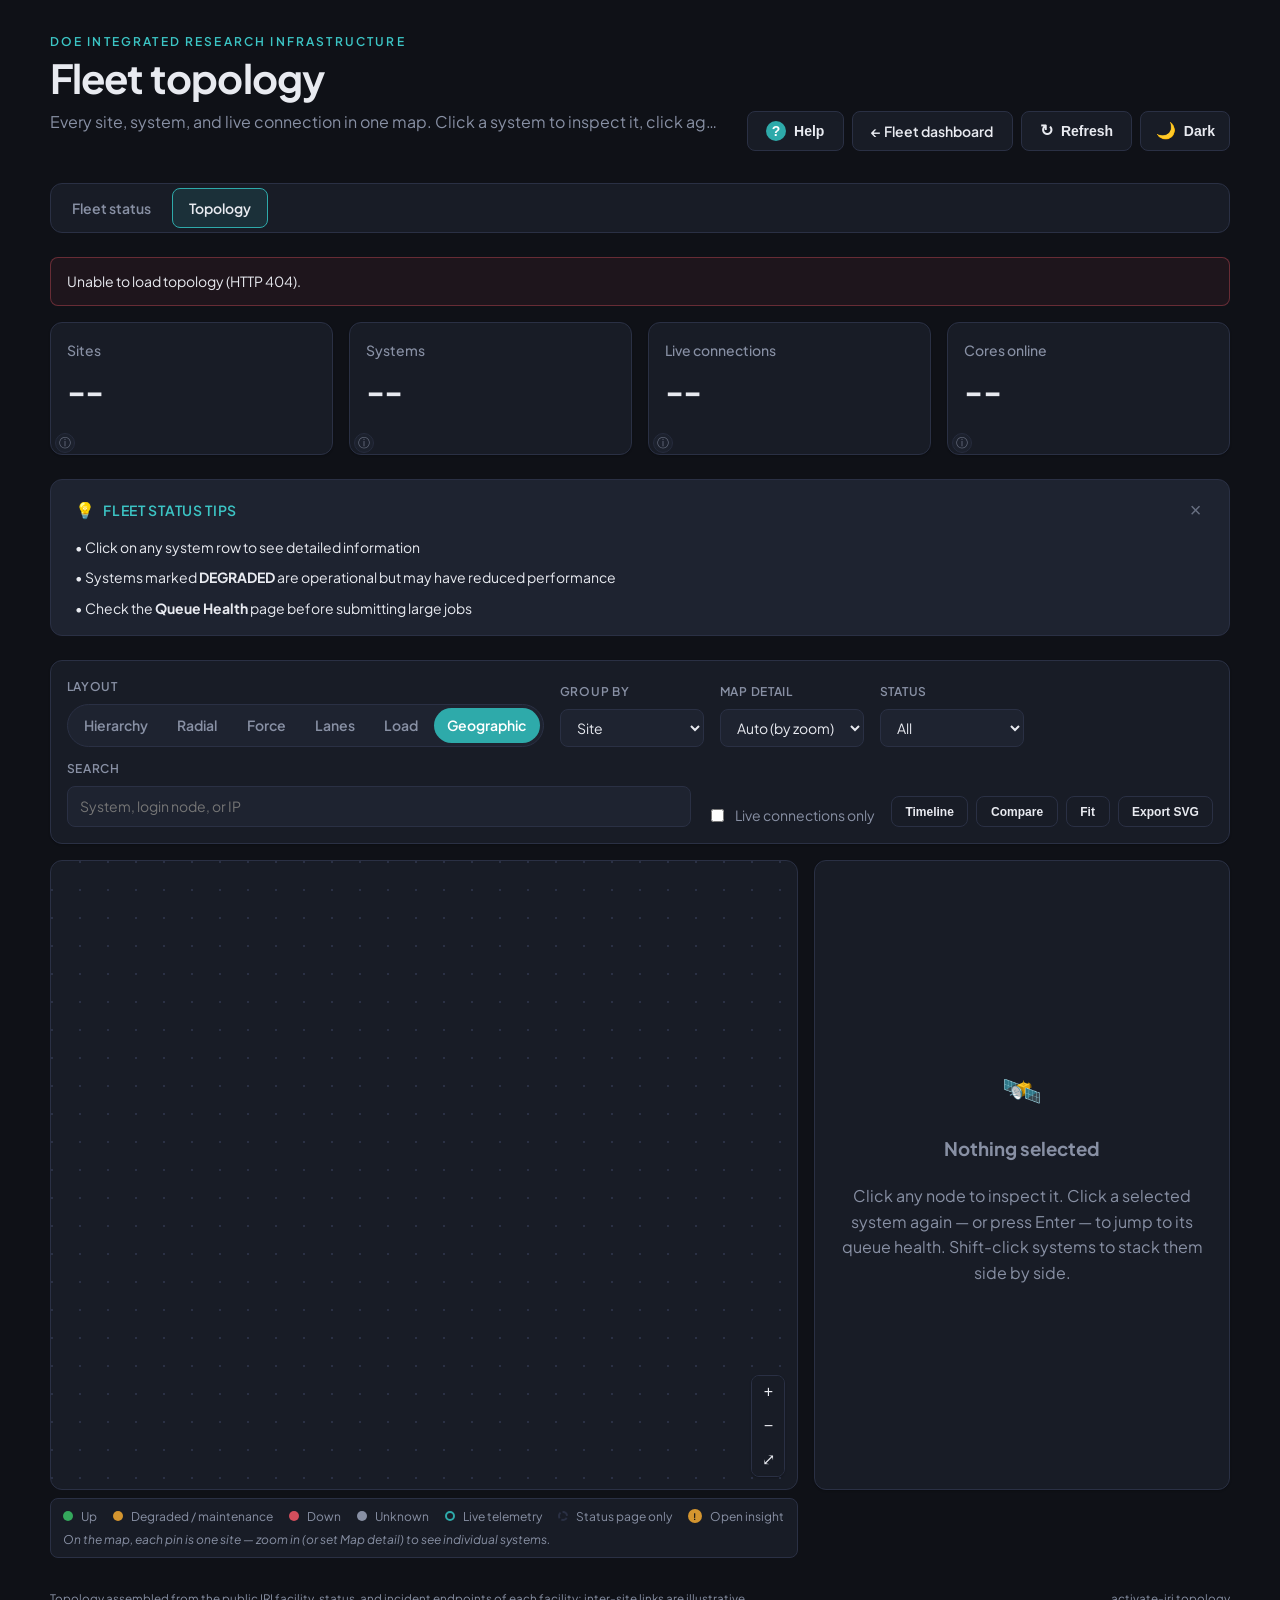
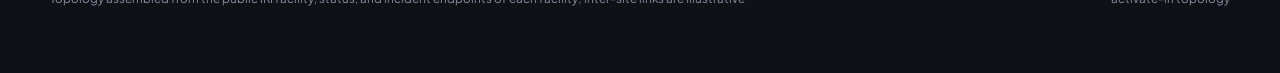
==== iri-topology/web/index.html @ 4fd7bb09 "activate-iri: ACTIVATE as a DOE IRI Facility API v2 facility Integration plan, IRI v2 adapters over " ====
<!DOCTYPE html>
<html lang="en">

<head>
  <meta charset="utf-8" />
  <meta name="viewport" content="width=device-width, initial-scale=1" />
  <title>IRI Facilities Topology</title>
  <meta name="description" content="Interactive map of DOE IRI facilities and ACTIVATE sites: facility endpoints, systems, status, and reachability.">
  <script>
    (function () {
      var path = window.location.pathname || "/";
      var base = document.createElement("base");
      base.href = window.location.origin + path;
      document.documentElement.setAttribute("data-base-path", path);
      document.head.appendChild(base);
    })();
  </script>
  <script src="app-config.js"></script>
  <script>
    (function () {
      try {
        const saved = window.localStorage.getItem("hpc-status-theme");
        const fallback = (window.APP_CONFIG && window.APP_CONFIG.defaultTheme) || "dark";
        document.documentElement.dataset.theme = saved || fallback || "dark";
      } catch (err) {
        document.documentElement.dataset.theme = (window.APP_CONFIG && window.APP_CONFIG.defaultTheme) || "dark";
      }
      document.documentElement.dataset.platform = (window.APP_CONFIG && window.APP_CONFIG.platform) || "generic";
    })();
  </script>
  <link rel="preconnect" href="https://fonts.googleapis.com" />
  <link rel="preconnect" href="https://fonts.gstatic.com" crossorigin />
  <link rel="icon" type="image/png" href="assets/img/favicon-generic.png" />
  <link rel="apple-touch-icon" href="assets/img/favicon-generic.png" />
  <link rel="stylesheet" href="assets/css/styles.css" />
</head>

<body>
  <a href="#main-content" class="skip-link">Skip to main content</a>

  <div class="page">
    <header class="hero">
      <div>
        <p class="eyebrow" id="header-eyebrow">HPC STATUS</p>
        <h1>Fleet topology</h1>
        <p class="lede">
          Every site, system, and live connection in one map. Click a system to inspect it,
          click again to open its queue health.
        </p>
      </div>
      <div class="hero-actions">
        <a class="ghost-btn" href="index.html">← Fleet dashboard</a>
        <button id="refresh-btn" class="ghost-btn" title="Refresh topology data">
          <span class="btn-icon" aria-hidden="true">↻</span>
          <span>Refresh</span>
        </button>
        <button id="theme-toggle" class="theme-btn" aria-label="Toggle color theme">
          <span class="theme-icon" aria-hidden="true">🌙</span>
          <span class="theme-label">Dark</span>
        </button>
      </div>
    </header>

    <nav class="subnav" data-cluster-nav aria-label="Main navigation">
      <a href="index.html">Fleet status</a>
      <a href="topology.html" aria-current="page">Topology</a>
      <a href="queues.html">Queue health</a>
      <a href="quota.html">Quota usage</a>
      <a href="storage.html">Storage</a>
      <a href="insights.html">Insights</a>
      <a href="api.html">API</a>
    </nav>

    <p id="topo-status" class="status-banner" role="status" hidden></p>

    <main id="main-content">
      <section class="cards" aria-label="Topology summary">
        <article class="card">
          <p id="topo-site-label">Sites</p>
          <h2 id="topo-sites" aria-live="polite">--</h2>
          <span class="card-tooltip" title="Distinct data centers hosting the systems in this fleet">ⓘ</span>
        </article>
        <article class="card">
          <p>Systems</p>
          <h2 id="topo-systems" aria-live="polite">--</h2>
          <span class="card-tooltip" title="Every system in the fleet, whether or not the monitor holds a live session to it">ⓘ</span>
        </article>
        <article class="card">
          <p>Live connections</p>
          <h2 id="topo-connected" aria-live="polite">--</h2>
          <span class="card-tooltip" title="Systems the monitor is actively logged into and collecting queue, node, and allocation telemetry from">ⓘ</span>
        </article>
        <article class="card">
          <p>Cores online</p>
          <h2 id="topo-cores" aria-live="polite">--</h2>
          <span class="card-tooltip" title="Total CPU cores visible across connected systems, and how many are currently busy">ⓘ</span>
        </article>
      </section>

      <section class="topo-toolbar" aria-label="Graph controls">
        <div class="topo-toolbar-group" role="group" aria-label="Layout">
          <span class="topo-toolbar-label">Layout</span>
          <div class="segmented" id="topo-layout" role="tablist">
            <button type="button" role="tab" data-layout="hierarchy" title="Tiered tree: monitor → site → system">Hierarchy</button>
            <button type="button" role="tab" data-layout="radial" title="Hub and spoke: the monitor at the center, sites on a ring">Radial</button>
            <button type="button" role="tab" data-layout="force" title="Physics simulation — drag nodes to rearrange">Force</button>
            <button type="button" role="tab" data-layout="lanes" title="One column per group, systems packed inside">Lanes</button>
            <button type="button" role="tab" data-layout="load" title="Height is how busy each system is — scrub the timeline to watch load rise and fall">Load</button>
            <button type="button" role="tab" data-layout="geo" title="Real map: one pin per site at its actual coordinates, with insets for anything off the mainland">Geographic</button>
          </div>
        </div>

        <label class="topo-field">
          <span>Group by</span>
          <select id="topo-group">
            <option value="site">Site</option>
            <option value="scheduler">Scheduler</option>
            <option value="status">Status</option>
            <option value="connection">Connection</option>
          </select>
        </label>

        <label class="topo-field" id="topo-detail-field" hidden>
          <span>Map detail</span>
          <select id="topo-detail" title="On the map: one pin per site, every system, or switch automatically as you zoom in">
            <option value="auto">Auto (by zoom)</option>
            <option value="sites">Sites only</option>
            <option value="systems">Systems</option>
          </select>
        </label>

        <label class="topo-field">
          <span>Status</span>
          <select id="topo-status-filter">
            <option value="">All</option>
          </select>
        </label>

        <label class="topo-field topo-field--grow">
          <span>Search</span>
          <input type="search" id="topo-search" placeholder="System, login node, or IP" aria-label="Filter systems" />
        </label>

        <label class="topo-toggle">
          <input type="checkbox" id="topo-connected-only" />
          <span>Live connections only</span>
        </label>

        <div class="topo-toolbar-actions">
          <button type="button" class="ghost-btn ghost-btn--sm" id="topo-timeline" aria-pressed="false"
            aria-controls="topo-playback"
            title="Replay the last few hours or days from the monitor's own records">Timeline</button>
          <button type="button" class="ghost-btn ghost-btn--sm" id="topo-compare" aria-pressed="false"
            title="Click systems to stack them side by side (or shift-click any system at any time)">Compare</button>
          <button type="button" class="ghost-btn ghost-btn--sm" id="topo-fit" title="Fit the graph to the viewport">Fit</button>
          <button type="button" class="ghost-btn ghost-btn--sm" id="topo-export" title="Download the current view as an SVG file">Export SVG</button>
        </div>
      </section>

      <section class="topo-playback" id="topo-playback" hidden aria-label="Replay">
        <button type="button" class="topo-play" id="topo-play" aria-label="Play the recorded history">▶</button>
        <p class="topo-playback-empty" id="topo-playback-empty" hidden>
          No recorded history yet — the timeline fills in as the monitor collects.
        </p>
        <div class="topo-playback-track">
          <input type="range" id="topo-scrub" min="0" max="0" value="0" step="1"
            aria-label="Point in time" />
          <div class="topo-playback-meta">
            <span id="topo-playback-time">Live</span>
            <span id="topo-playback-range" class="muted-text"></span>
          </div>
        </div>
        <label class="topo-field topo-field--tight">
          <span>Window</span>
          <select id="topo-window">
            <option value="6">Last 6h</option>
            <option value="24" selected>Last 24h</option>
            <option value="72">Last 3d</option>
          </select>
        </label>
        <button type="button" class="ghost-btn ghost-btn--sm" id="topo-live" hidden>Return to live</button>
      </section>

      <section class="topo-shell">
        <div class="topo-graph">
          <div class="topo-canvas" id="topo-canvas">
            <svg id="topo-svg" role="img" aria-label="Fleet topology graph"></svg>
            <div class="topo-tooltip" id="topo-tooltip" hidden></div>
            <div class="topo-empty" id="topo-empty" hidden></div>
            <div class="topo-zoom" role="group" aria-label="Zoom">
              <button type="button" id="topo-zoom-in" aria-label="Zoom in">+</button>
              <button type="button" id="topo-zoom-out" aria-label="Zoom out">−</button>
              <button type="button" id="topo-zoom-reset" aria-label="Reset zoom">⤢</button>
            </div>
          </div>
          <ul class="topo-legend" aria-label="Legend">
            <li><span class="topo-swatch topo-swatch--up"></span>Up</li>
            <li><span class="topo-swatch topo-swatch--degraded"></span>Degraded / maintenance</li>
            <li><span class="topo-swatch topo-swatch--down"></span>Down</li>
            <li><span class="topo-swatch topo-swatch--unknown"></span>Unknown</li>
            <li><span class="topo-swatch topo-swatch--live"></span>Live telemetry</li>
            <li><span class="topo-swatch topo-swatch--reported"></span>Status page only</li>
            <li><span class="topo-swatch topo-swatch--alert">!</span>Open insight</li>
            <li class="topo-legend-note">On the map, each pin is one site — zoom in (or set Map detail) to see individual systems.</li>
          </ul>
        </div>

        <aside class="topo-inspector" id="topo-inspector" aria-label="Selected system details">
          <div class="topo-inspector-empty" id="topo-inspector-empty">
            <p class="topo-inspector-icon" aria-hidden="true">🛰️</p>
            <h3>Nothing selected</h3>
            <p class="muted-text">
              Click any node to inspect it. Click a selected system again — or press Enter —
              to jump to its queue health. Shift-click systems to stack them side by side.
            </p>
          </div>
          <div class="topo-inspector-body" id="topo-inspector-body" hidden></div>
        </aside>
      </section>
    </main>

    <footer class="footer" role="contentinfo">
      <small id="topo-footer">Topology assembled from the public IRI facility, status, and incident endpoints of each facility; inter-site links are illustrative</small>
      <small>activate-iri topology</small>
    </footer>
  </div>

  <script type="module" src="assets/js/topology.js"></script>
</body>

</html>
---- iri-topology/web/assets/css/styles.css ----
/* ================================================================
   HPC Status Dashboard — Design System
   Principles: Impeccable (pbakaus/impeccable)
   Typography: Plus Jakarta Sans · 1.25 modular scale
   Color: OKLCH-informed tinted neutrals · 60-30-10 rule
   Spacing: 4px base unit
   ================================================================ */

@import url('https://fonts.googleapis.com/css2?family=Plus+Jakarta+Sans:ital,wght@0,400;0,500;0,600;0,700;1,400&display=swap');

/* ----------------------------------------------------------------
   1. Design Tokens
   ---------------------------------------------------------------- */
:root {
  color-scheme: light dark;
  font-family: "Plus Jakarta Sans", system-ui, -apple-system, BlinkMacSystemFont, sans-serif;

  /* Spacing — 4px base */
  --space-1: 0.25rem;   /*  4px */
  --space-2: 0.5rem;    /*  8px */
  --space-3: 0.75rem;   /* 12px */
  --space-4: 1rem;      /* 16px */
  --space-6: 1.5rem;    /* 24px */
  --space-8: 2rem;      /* 32px */
  --space-12: 3rem;     /* 48px */
  --space-16: 4rem;     /* 64px */

  /* Type scale — Major Third (1.25) */
  --text-xs: 0.75rem;
  --text-sm: 0.875rem;
  --text-base: 1rem;
  --text-lg: 1.125rem;
  --text-xl: 1.25rem;
  --text-2xl: 1.5rem;
  --text-3xl: 2rem;
  --text-4xl: clamp(2rem, 3.5vw, 2.5rem);

  /* Motion — Impeccable 100/300/500 rule */
  --transition-speed: 0.2s;
  --ease-out: cubic-bezier(0.16, 1, 0.3, 1);
  --ease-in: cubic-bezier(0.7, 0, 0.84, 0);

  /* Radii */
  --radius-sm: 0.375rem;
  --radius-md: 0.5rem;
  --radius-lg: 0.75rem;
  --radius-xl: 1rem;
  --radius-full: 999px;

  /* Focus ring */
  --focus-ring: 0 0 0 2px var(--accent);

  /* Shadows (subtle, not dramatic) */
  --shadow-sm: 0 1px 2px rgba(0, 0, 0, 0.06);
  --shadow-md: 0 2px 8px rgba(0, 0, 0, 0.08);
  --shadow-lg: 0 4px 16px rgba(0, 0, 0, 0.1);
}

/* ----------------------------------------------------------------
   2. Dark Theme — tinted slate neutrals (never pure black)
   OKLCH reference in comments
   ---------------------------------------------------------------- */
:root[data-theme="dark"] {
  --bg: #0f1117;             /* oklch(0.14 0.008 260) */
  --bg-secondary: #13161e;   /* oklch(0.16 0.01 260)  */
  --panel: #181c26;          /* oklch(0.19 0.012 260) */
  --panel-alt: #1e2330;      /* oklch(0.22 0.015 260) */
  --text: #e8eaf0;           /* oklch(0.93 0.006 260) */
  --muted: #8890a4;          /* oklch(0.63 0.025 260) */
  --border: #2a3044;         /* oklch(0.26 0.02 260)  */
  --accent: #2eaaaa;         /* oklch(0.68 0.1 190) — teal */
  --accent-soft: rgba(46, 170, 170, 0.14);
  --accent-text: #3cc5c5;    /* lighter teal for text on dark */
  --alert: #d4952f;          /* oklch(0.70 0.13 75)  — amber */
  --warning: #d4952f;        /* alias for --alert (used by JS) */
  --success: #34a85c;        /* oklch(0.66 0.14 155) — green */
  --danger: #d44e5c;         /* oklch(0.60 0.15 15)  — rose */
  --info: #4d8dda;           /* oklch(0.62 0.13 255) — blue */
  --placeholder-bg: rgba(15, 17, 23, 0.85);

  --shadow-sm: 0 1px 2px rgba(0, 0, 0, 0.2);
  --shadow-md: 0 2px 8px rgba(0, 0, 0, 0.25);
  --shadow-lg: 0 4px 16px rgba(0, 0, 0, 0.3);
}

/* ----------------------------------------------------------------
   3. Light Theme — warm slate neutrals (never pure white)
   ---------------------------------------------------------------- */
:root[data-theme="light"] {
  --bg: #f2f3f8;             /* oklch(0.96 0.006 260) */
  --bg-secondary: #ffffff;
  --panel: #ffffff;
  --panel-alt: #eceef5;      /* oklch(0.94 0.01 260)  */
  --text: #111827;           /* oklch(0.20 0.02 260)  */
  --muted: #5b6378;          /* oklch(0.50 0.025 260) */
  --border: #d4d8e4;         /* oklch(0.87 0.012 260) */
  --accent: #1a8a8a;         /* oklch(0.56 0.1 190)   */
  --accent-soft: rgba(26, 138, 138, 0.10);
  --accent-text: #1a8a8a;
  --alert: #b07a1e;
  --warning: #b07a1e;
  --success: #1e8a47;
  --danger: #b83d4a;
  --info: #3670ba;
  --placeholder-bg: rgba(255, 255, 255, 0.92);
}

/* ----------------------------------------------------------------
/* Platform brand palettes can be added here, keyed on [data-platform] on <html>. */


/* ----------------------------------------------------------------
   4. Reset & Base
   ---------------------------------------------------------------- */
*,
*::before,
*::after {
  box-sizing: border-box;
}

[hidden] {
  display: none !important;
}

body {
  margin: 0;
  min-height: 100vh;
  background: var(--bg);
  color: var(--text);
  font-size: var(--text-base);
  line-height: 1.6;
  -webkit-font-smoothing: antialiased;
  -moz-osx-font-smoothing: grayscale;
  transition: background var(--transition-speed) var(--ease-out),
              color var(--transition-speed) var(--ease-out);
}

/* Tabular figures for all data */
h2, .card h2, .metric-card strong, .queue-card-metrics dd,
.cluster-metrics strong, .donut-chart .donut strong,
td, .badge, .usage-pill, .freshness-indicator,
.allocation-status, .storage-status {
  font-variant-numeric: tabular-nums;
}

/* ----------------------------------------------------------------
   5. Skip Link & Focus
   ---------------------------------------------------------------- */
.skip-link {
  position: absolute;
  top: -100%;
  left: 0;
  background: var(--accent);
  color: white;
  padding: var(--space-2) var(--space-4);
  z-index: 1000;
  border-radius: 0 0 var(--radius-md) 0;
  font-weight: 600;
}

.skip-link:focus {
  top: 0;
}

*:focus-visible {
  outline: 2px solid var(--accent);
  outline-offset: 2px;
}

button:focus-visible,
a:focus-visible,
input:focus-visible,
select:focus-visible {
  outline: 2px solid var(--accent);
  outline-offset: 2px;
}

/* ----------------------------------------------------------------
   6. Page Layout
   ---------------------------------------------------------------- */
.page {
  /* 1120px left the tables, the topology canvas, and the queue grid
     cramped on a normal laptop, never mind a wide monitor. Capped rather
     than fluid so prose columns stay readable. */
  max-width: min(1560px, 96vw);
  margin: 0 auto;
  padding: var(--space-8) var(--space-6) var(--space-16);
}

/* ----------------------------------------------------------------
   7. Hero Header
   ---------------------------------------------------------------- */
.hero {
  display: flex;
  justify-content: space-between;
  gap: var(--space-6);
  align-items: flex-end;
  margin-bottom: var(--space-8);
}

.hero > div:first-child {
  flex: 1;
  min-width: 0;
}

.hero .lede {
  overflow: hidden;
  text-overflow: ellipsis;
  white-space: nowrap;
}

.hero-actions {
  display: flex;
  align-items: center;
  gap: var(--space-2);
  flex-shrink: 0;
  flex-wrap: nowrap;
}

.hero-actions .ghost-btn,
.hero-actions .theme-btn {
  height: 2.5rem;
  white-space: nowrap;
}

.eyebrow {
  text-transform: uppercase;
  letter-spacing: 0.18em;
  font-size: var(--text-xs);
  font-weight: 600;
  color: var(--accent-text);
  margin: 0 0 var(--space-1);
}

h1 {
  margin: 0;
  font-size: var(--text-4xl);
  font-weight: 700;
  letter-spacing: -0.02em;
  line-height: 1.15;
}

.lede {
  margin-top: var(--space-2);
  color: var(--muted);
  max-width: 56ch;
  font-size: var(--text-base);
}

/* ----------------------------------------------------------------
   8. Buttons
   ---------------------------------------------------------------- */
.ghost-btn {
  display: inline-flex;
  align-items: center;
  gap: var(--space-2);
  padding: 0.6rem 1.15rem;
  border-radius: var(--radius-md);
  border: 1px solid var(--border);
  background: var(--panel);
  color: var(--text);
  cursor: pointer;
  font-weight: 600;
  font-size: var(--text-sm);
  text-decoration: none;
  transition: border-color 0.15s var(--ease-out),
              background 0.15s var(--ease-out),
              box-shadow 0.15s var(--ease-out);
}

.ghost-btn:hover {
  border-color: var(--accent);
  background: var(--accent-soft);
}

.ghost-btn:disabled {
  opacity: 0.5;
  cursor: not-allowed;
}

.ghost-btn:disabled:hover {
  border-color: var(--border);
  background: var(--panel);
  box-shadow: none;
}

a.ghost-btn {
  text-decoration: none;
}

a.ghost-btn:visited {
  color: var(--text);
}

.detail-back {
  font-size: var(--text-sm);
}

.ghost-btn.btn-sm {
  padding: 0.4rem 0.8rem;
  font-size: var(--text-xs);
  height: auto;
}

.theme-btn {
  display: inline-flex;
  align-items: center;
  gap: var(--space-2);
  padding: 0.5rem 0.9rem;
  border-radius: var(--radius-md);
  border: 1px solid var(--border);
  background: var(--panel);
  color: var(--text);
  font-size: var(--text-sm);
  font-weight: 600;
  cursor: pointer;
  transition: border-color 0.15s var(--ease-out),
              background 0.15s var(--ease-out);
}

.theme-btn:hover {
  border-color: var(--accent);
  background: var(--accent-soft);
}

.theme-icon {
  font-size: 1rem;
  line-height: 1;
}

.theme-label {
  font-size: var(--text-sm);
}

/* Button icon */
.btn-icon {
  display: inline-flex;
  align-items: center;
  justify-content: center;
  font-size: 1rem;
  line-height: 1;
}

.ghost-btn .btn-icon {
  transition: transform 0.25s var(--ease-out);
}

.ghost-btn:hover .btn-icon {
  transform: rotate(180deg);
}

.ghost-btn:disabled .btn-icon {
  animation: none;
  transform: none;
}

.ghost-btn.is-loading .btn-icon {
  animation: spin 1s linear infinite;
}

.ghost-btn.is-loading:hover .btn-icon {
  animation: spin 1s linear infinite;
  transform: none;
}

@keyframes spin {
  to { transform: rotate(360deg); }
}

/* ----------------------------------------------------------------
   9. Navigation
   ---------------------------------------------------------------- */
.subnav {
  display: flex;
  flex-wrap: wrap;
  gap: var(--space-1);
  margin-bottom: var(--space-6);
  padding: var(--space-1);
  background: var(--panel);
  border-radius: var(--radius-lg);
  border: 1px solid var(--border);
}

.subnav a {
  padding: var(--space-2) var(--space-4);
  border-radius: var(--radius-md);
  border: 1px solid transparent;
  text-decoration: none;
  color: var(--muted);
  font-weight: 600;
  font-size: var(--text-sm);
  transition: color 0.15s var(--ease-out),
              border-color 0.15s var(--ease-out),
              background 0.15s var(--ease-out);
}

.subnav a:hover {
  color: var(--text);
  background: var(--panel-alt);
}

.subnav a[aria-current],
.subnav a.active {
  border-color: var(--accent);
  color: var(--text);
  background: var(--accent-soft);
}

/* ----------------------------------------------------------------
   10. Summary Cards
   ---------------------------------------------------------------- */
.cards {
  display: grid;
  grid-template-columns: repeat(auto-fit, minmax(180px, 1fr));
  gap: var(--space-4);
  margin-bottom: var(--space-6);
}

.card {
  position: relative;
  padding: var(--space-4) var(--space-4) var(--space-3);
  border-radius: var(--radius-lg);
  background: var(--panel);
  border: 1px solid var(--border);
  box-shadow: var(--shadow-sm);
}

.card p {
  color: var(--muted);
  margin: 0 0 var(--space-1);
  font-size: var(--text-sm);
  font-weight: 500;
}

.card h2 {
  margin: 0;
  font-size: var(--text-3xl);
  font-weight: 700;
  letter-spacing: -0.02em;
}

.card.alert {
  border-color: var(--danger);
  background: linear-gradient(135deg, var(--panel), rgba(212, 78, 92, 0.06));
}

/* ----------------------------------------------------------------
   11. Grid & Panels
   ---------------------------------------------------------------- */
.grid {
  display: grid;
  grid-template-columns: repeat(auto-fit, minmax(220px, 1fr));
  gap: var(--space-4);
  margin-bottom: var(--space-6);
}

.panel {
  padding: var(--space-4) var(--space-6);
  background: var(--panel);
  border-radius: var(--radius-lg);
  border: 1px solid var(--border);
  box-shadow: var(--shadow-sm);
  margin-bottom: var(--space-6);
}

.panel h3 {
  margin: 0 0 var(--space-3);
  font-size: var(--text-base);
  font-weight: 600;
}

.duo-panel {
  display: grid;
  gap: var(--space-6);
  grid-template-columns: repeat(auto-fit, minmax(220px, 1fr));
  margin-bottom: var(--space-8);
}

.fleet-overview-grid {
  display: grid;
  gap: var(--space-6);
  grid-template-columns: repeat(auto-fit, minmax(200px, 1fr));
  margin-bottom: var(--space-6);
}

.panel-block {
  display: flex;
  flex-direction: column;
  gap: var(--space-2);
}

.panel-block .placeholder {
  margin: 0;
}

.panel-head {
  display: flex;
  justify-content: space-between;
  gap: var(--space-4);
  flex-wrap: wrap;
  align-items: center;
  margin-bottom: var(--space-4);
}

.inline-select {
  display: flex;
  flex-direction: column;
  gap: var(--space-1);
  font-size: var(--text-sm);
  color: var(--muted);
}

.inline-select select {
  padding: var(--space-2) var(--space-3);
  border-radius: var(--radius-md);
  border: 1px solid var(--border);
  background: var(--panel-alt);
  color: var(--text);
}

/* Legend lists */
.legend {
  list-style: none;
  padding: 0;
  margin: 0;
  display: flex;
  flex-direction: column;
  gap: var(--space-2);
}

.legend li {
  display: flex;
  justify-content: space-between;
  font-size: var(--text-sm);
  color: var(--muted);
}

.legend li span {
  color: var(--text);
  font-weight: 600;
}

/* ----------------------------------------------------------------
   12. Filters
   ---------------------------------------------------------------- */
.filters {
  display: flex;
  flex-wrap: wrap;
  gap: var(--space-4);
  margin-bottom: var(--space-6);
}

.filters label {
  display: flex;
  flex-direction: column;
  font-size: var(--text-sm);
  color: var(--muted);
  font-weight: 500;
}

.filters input,
.filters select {
  margin-top: var(--space-1);
  padding: var(--space-2) var(--space-3);
  border-radius: var(--radius-md);
  border: 1px solid var(--border);
  background: var(--panel);
  color: var(--text);
  font-family: inherit;
  font-size: var(--text-sm);
  transition: border-color 0.15s var(--ease-out);
}

.filters input:focus,
.filters select:focus {
  outline: none;
  border-color: var(--accent);
}

/* ----------------------------------------------------------------
   13. Tables
   ---------------------------------------------------------------- */
.table-panel {
  background: var(--panel);
  border: 1px solid var(--border);
  border-radius: var(--radius-lg);
  padding: var(--space-4);
  box-shadow: var(--shadow-md);
  margin-bottom: var(--space-8);
}

.table-head {
  display: flex;
  justify-content: space-between;
  align-items: baseline;
  margin-bottom: var(--space-2);
}

.table-head h3 {
  margin: 0;
  font-size: var(--text-base);
  font-weight: 600;
}

.table-head p {
  margin: 0;
  color: var(--muted);
  font-size: var(--text-sm);
}

.table-scroll {
  overflow-x: auto;
  overflow-y: visible;
}

.table-scroll table {
  position: relative;
}

.table-scroll thead {
  position: relative;
  z-index: 10;
}

table {
  width: 100%;
  border-collapse: collapse;
  font-size: var(--text-sm);
}

thead th {
  text-align: left;
  padding: var(--space-3);
  color: var(--muted);
  font-weight: 500;
  font-size: var(--text-xs);
  text-transform: uppercase;
  letter-spacing: 0.06em;
  border-bottom: 1px solid var(--border);
}

tbody td {
  padding: var(--space-3);
  border-bottom: 1px solid var(--border);
}

tbody tr:hover {
  background: var(--accent-soft);
}

tbody tr[data-slug] {
  cursor: pointer;
}

.system-name {
  font-weight: 600;
  display: flex;
  align-items: center;
  gap: var(--space-1);
  flex-wrap: wrap;
}

.system-meta {
  color: var(--muted);
  font-size: var(--text-xs);
}

/* Sortable headers */
th[data-sortable] {
  cursor: pointer;
  user-select: none;
  transition: background 0.15s var(--ease-out);
}

th[data-sortable]:hover {
  background: var(--panel-alt);
}

th[data-sortable]::after {
  content: " \2195";
  opacity: 0.3;
  font-size: 0.75em;
}

th[data-sortable][data-sort-dir="asc"]::after {
  content: " \2191";
  opacity: 1;
}

th[data-sortable][data-sort-dir="desc"]::after {
  content: " \2193";
  opacity: 1;
}

/* ----------------------------------------------------------------
   14. Status Badges
   ---------------------------------------------------------------- */
.badge {
  display: inline-flex;
  align-items: center;
  gap: var(--space-1);
  padding: 0.15rem 0.55rem;
  border-radius: var(--radius-full);
  font-size: var(--text-xs);
  font-weight: 600;
}

.badge::before {
  content: "";
  width: 0.4rem;
  height: 0.4rem;
  border-radius: 50%;
}

.badge.up {
  color: var(--success);
  background: rgba(52, 168, 92, 0.14);
}

.badge.up::before {
  content: "\2713";
  width: auto;
  height: auto;
  background: transparent;
  font-size: 0.65rem;
  font-weight: bold;
}

.badge.down {
  color: var(--danger);
  background: rgba(212, 78, 92, 0.14);
}

.badge.down::before {
  content: "\2717";
  width: auto;
  height: auto;
  background: transparent;
  font-size: 0.65rem;
  font-weight: bold;
}

.badge.degraded {
  color: var(--alert);
  background: rgba(212, 149, 47, 0.14);
}

.badge.degraded::before {
  content: "\26A0";
  width: auto;
  height: auto;
  background: transparent;
  font-size: 0.6rem;
}

.badge.unknown {
  color: var(--muted);
  background: rgba(136, 144, 164, 0.14);
}

.badge.unknown::before {
  content: "?";
  width: auto;
  height: auto;
  background: transparent;
  font-size: 0.65rem;
  font-weight: bold;
}

/* ----------------------------------------------------------------
   15. Detail Panel
   ---------------------------------------------------------------- */
.detail-panel {
  margin-top: var(--space-8);
  padding: var(--space-6);
  background: var(--panel);
  border-radius: var(--radius-xl);
  border: 1px solid var(--border);
  box-shadow: var(--shadow-lg);
}

.detail-toolbar {
  display: flex;
  justify-content: space-between;
  align-items: center;
  flex-wrap: wrap;
  gap: var(--space-4);
}

.detail-toolbar-meta {
  display: flex;
  align-items: center;
  gap: var(--space-4);
  color: var(--muted);
}

.detail-summary-card {
  margin-top: var(--space-6);
  padding: var(--space-4) var(--space-6);
  border-radius: var(--radius-lg);
  border: 1px solid var(--border);
  background: var(--panel-alt);
  display: flex;
  justify-content: space-between;
  gap: var(--space-6);
  flex-wrap: wrap;
}

.detail-heading {
  color: var(--muted);
  margin: var(--space-1) 0 0;
}

.detail-meta-list {
  list-style: none;
  margin: 0;
  padding: 0;
  display: flex;
  gap: var(--space-3);
  flex-wrap: wrap;
}

.detail-meta-list li {
  padding: var(--space-3) var(--space-4);
  border-radius: var(--radius-md);
  border: 1px solid var(--border);
  background: var(--bg-secondary);
  min-width: 140px;
}

.detail-meta-list span {
  display: block;
  font-size: var(--text-xs);
  text-transform: uppercase;
  letter-spacing: 0.08em;
  color: var(--muted);
  font-weight: 500;
}

.detail-meta-list strong {
  font-size: var(--text-lg);
  display: block;
  margin-top: var(--space-1);
}

.detail-links {
  margin-top: var(--space-4);
  display: flex;
  justify-content: flex-end;
}

/* ----------------------------------------------------------------
   16. Markdown Body
   ---------------------------------------------------------------- */
.markdown-body {
  margin-top: var(--space-6);
  line-height: 1.7;
}

.markdown-body h1,
.markdown-body h2,
.markdown-body h3,
.markdown-body h4 {
  margin-top: var(--space-6);
  margin-bottom: var(--space-2);
}

.markdown-body p {
  margin: var(--space-3) 0;
}

.markdown-body ul,
.markdown-body ol {
  margin: var(--space-3) 0 var(--space-3) var(--space-6);
}

.markdown-body li + li {
  margin-top: var(--space-1);
}

.markdown-body code {
  background: var(--panel-alt);
  padding: 0.1rem 0.35rem;
  border-radius: var(--radius-sm);
  font-family: "SFMono-Regular", Consolas, "Liberation Mono", Menlo, monospace;
  font-size: 0.9em;
}

.markdown-body pre {
  background: var(--bg-secondary);
  border-radius: var(--radius-lg);
  border: 1px solid var(--border);
  padding: var(--space-4);
  overflow-x: auto;
}

.markdown-body pre code {
  background: transparent;
  padding: 0;
}

.markdown-body table {
  width: 100%;
  border-collapse: collapse;
  margin: var(--space-4) 0;
  font-size: var(--text-sm);
}

.markdown-body th,
.markdown-body td {
  border: 1px solid var(--border);
  padding: var(--space-2);
  text-align: left;
}

.markdown-body thead {
  background: var(--panel-alt);
}

.markdown-body img {
  max-width: 100%;
  height: auto;
}

.markdown-figure {
  margin: var(--space-6) 0;
  text-align: center;
}

.markdown-figure img {
  border-radius: var(--radius-lg);
  border: 1px solid var(--border);
  background: var(--bg-secondary);
  box-shadow: var(--shadow-md);
  padding: var(--space-2);
}

.markdown-figure figcaption {
  margin-top: var(--space-2);
  color: var(--muted);
  font-size: var(--text-sm);
}

/* ----------------------------------------------------------------
   17. Status Banners & Loading
   ---------------------------------------------------------------- */
.status-banner {
  margin: var(--space-4) 0;
  padding: var(--space-3) var(--space-4);
  border-radius: var(--radius-md);
  border: 1px solid var(--border);
  background: var(--panel-alt);
  color: var(--muted);
  font-size: var(--text-sm);
}

.status-banner[data-variant="error"] {
  border-color: rgba(212, 78, 92, 0.4);
  background: rgba(212, 78, 92, 0.08);
  color: var(--text);
}

.loading-panel {
  margin: var(--space-6) 0;
  padding: var(--space-6);
  border-radius: var(--radius-lg);
  border: 1px solid var(--border);
  background: var(--panel);
  text-align: center;
  color: var(--muted);
  font-size: var(--text-base);
  display: flex;
  flex-direction: column;
  gap: var(--space-1);
  box-shadow: var(--shadow-sm);
}

.muted-text {
  color: var(--muted);
  margin: var(--space-1) 0 0;
}

.loading {
  display: inline-flex;
  align-items: center;
  gap: var(--space-2);
}

.loading::before {
  content: "";
  width: 1rem;
  height: 1rem;
  border: 2px solid var(--border);
  border-top-color: var(--accent);
  border-radius: 50%;
  animation: spin 0.8s linear infinite;
}

.placeholder {
  text-align: center;
  color: var(--muted);
}

/* ----------------------------------------------------------------
   18. Donut Charts
   ---------------------------------------------------------------- */
.donut-chart {
  display: flex;
  flex-direction: column;
  align-items: center;
  gap: var(--space-1);
  text-align: center;
}

.donut-chart .donut {
  --donut-value: 0;
  --donut-primary: var(--success);
  --donut-secondary: var(--border);
  --donut-size: 110px;
  --donut-thickness: 10px;
  width: var(--donut-size);
  height: var(--donut-size);
  border-radius: 50%;
  position: relative;
  display: flex;
  flex-direction: column;
  align-items: center;
  justify-content: center;
  background: conic-gradient(var(--donut-primary) calc(var(--donut-value) * 1%), var(--donut-secondary) 0);
}

/* Punch the donut hole with a pseudo-element that inherits the real parent bg */
.donut-chart .donut::after {
  content: "";
  position: absolute;
  inset: var(--donut-thickness);
  border-radius: 50%;
  background: var(--panel);
  /* Pick up the nearest card/panel bg via a custom property override */
}

/* When donut sits inside panel-alt backgrounds, match the hole */
.cluster-card-summary .donut-chart .donut::after,
.panel .donut-chart .donut::after {
  background: var(--panel);
}

.donut-chart .donut strong,
.donut-chart .donut span {
  position: relative;
  z-index: 1; /* Sit above the hole pseudo-element */
}

.donut-chart .donut strong {
  font-size: var(--text-xl);
  line-height: 1.1;
}

.donut-chart .donut span {
  font-size: 0.65rem;
  text-transform: uppercase;
  letter-spacing: 0.08em;
  color: var(--muted);
  line-height: 1;
}

.donut-chart small {
  color: var(--muted);
  font-size: var(--text-xs);
}

/* ----------------------------------------------------------------
   19. Progress Bars
   ---------------------------------------------------------------- */
.usage-progress {
  display: flex;
  flex-direction: column;
  gap: var(--space-1);
}

.usage-progress.compact {
  font-size: var(--text-sm);
}

.usage-progress span {
  color: var(--muted);
  font-size: var(--text-xs);
}

.progress-track {
  width: 100%;
  height: 0.4rem;
  border-radius: var(--radius-full);
  background: var(--border);
  overflow: hidden;
  position: relative;
}

.progress-track.progress-split {
  display: flex;
  height: 0.45rem;
}

.progress-track.progress-split .progress-value {
  border-radius: 0;
}

.progress-value {
  position: relative;
  display: block;
  height: 100%;
  border-radius: var(--radius-full);
  background: var(--accent);
  transition: width 0.3s var(--ease-out);
}

.progress-value.is-running {
  background: var(--success);
}

.progress-value.is-pending {
  background: var(--alert);
}

.progress-value.is-warning {
  background: var(--alert);
}

.progress-value.is-critical {
  background: var(--danger);
}

/* ----------------------------------------------------------------
   20. Cluster Picker
   ---------------------------------------------------------------- */
.cluster-picker {
  display: flex;
  flex-wrap: wrap;
  gap: var(--space-2);
  margin-bottom: var(--space-6);
  padding-bottom: var(--space-4);
  border-bottom: 1px solid var(--border);
}

.cluster-picker-btn {
  display: inline-flex;
  align-items: center;
  gap: var(--space-2);
  padding: var(--space-3) var(--space-6);
  border-radius: var(--radius-md);
  border: 1px solid var(--border);
  background: var(--panel-alt);
  color: var(--muted);
  font-family: inherit;
  font-size: var(--text-sm);
  font-weight: 600;
  cursor: pointer;
  transition: color 0.15s var(--ease-out),
              border-color 0.15s var(--ease-out),
              background 0.15s var(--ease-out),
              box-shadow 0.15s var(--ease-out);
  min-height: 44px; /* touch target */
}

.cluster-picker-btn:hover {
  color: var(--text);
  border-color: var(--accent);
  background: var(--accent-soft);
}

.cluster-picker-btn[aria-selected="true"] {
  color: var(--text);
  border-color: var(--accent);
  background: var(--accent-soft);
  box-shadow: inset 0 -2px 0 var(--accent);
}

.cluster-picker-btn .picker-status {
  width: 0.45rem;
  height: 0.45rem;
  border-radius: 50%;
  background: var(--success);
  flex-shrink: 0;
}

.cluster-focus-header {
  display: flex;
  justify-content: space-between;
  align-items: baseline;
  gap: var(--space-4);
  flex-wrap: wrap;
  margin-bottom: var(--space-4);
}

.cluster-focus-header h3 {
  margin: 0;
  font-size: var(--text-xl);
  font-weight: 700;
}

/* ----------------------------------------------------------------
   21. Queue Cards & Chips
   ---------------------------------------------------------------- */
.queue-grid {
  display: grid;
  gap: var(--space-4);
  grid-template-columns: repeat(auto-fit, minmax(240px, 1fr));
  margin-bottom: var(--space-8);
}

.queue-card {
  padding: var(--space-4);
  border-radius: var(--radius-lg);
  border: 1px solid var(--border);
  background: var(--panel);
  box-shadow: var(--shadow-sm);
  display: flex;
  flex-direction: column;
  gap: var(--space-3);
}

.queue-card-head {
  display: flex;
  justify-content: space-between;
  align-items: baseline;
  gap: var(--space-2);
}

.queue-card-head h4 {
  margin: 0;
  font-size: var(--text-base);
  font-weight: 600;
}

.queue-card .badge {
  border: 1px solid var(--border);
  background: var(--panel-alt);
  color: var(--muted);
}

.queue-card .badge::before {
  display: none;
}

.queue-card-metrics {
  display: grid;
  grid-template-columns: repeat(2, minmax(0, 1fr));
  gap: var(--space-3);
}

.queue-card-metrics dt {
  margin: 0;
  font-size: var(--text-xs);
  color: var(--muted);
  text-transform: uppercase;
  letter-spacing: 0.08em;
  font-weight: 500;
}

.queue-card-metrics dd {
  margin: var(--space-1) 0 0;
  font-size: var(--text-lg);
  font-weight: 600;
}

/* Queue chips */
.queue-chip-collection {
  display: flex;
  flex-wrap: wrap;
  gap: var(--space-2);
}

.queue-chip {
  display: inline-flex;
  flex-direction: column;
  gap: 0.1rem;
  padding: var(--space-1) var(--space-3);
  border-radius: var(--radius-md);
  font-size: var(--text-sm);
  border: 1px solid var(--border);
  background: var(--panel-alt);
}

.queue-chip small {
  font-size: var(--text-xs);
  color: var(--muted);
}

.queue-chip.is-active {
  border-color: rgba(52, 168, 92, 0.4);
  background: rgba(52, 168, 92, 0.08);
}

.queue-chip.is-backlog {
  border-color: rgba(212, 149, 47, 0.4);
  background: rgba(212, 149, 47, 0.08);
}

.queue-chip.is-idle {
  border-color: var(--border);
  background: var(--panel-alt);
}

/* Compact single-line QoS chip used in the Quota subprojects table — the
   default queue-chip stacks name and annotation onto two lines, which
   makes 9 chips tall enough to triple the row height. */
.qos-chip-row {
  display: flex;
  flex-wrap: wrap;
  gap: 0.25rem;
  align-items: center;
  line-height: 1.4;
}

.qos-chip {
  display: inline-flex !important;
  flex-direction: row !important;
  align-items: center;
  gap: 0.2rem;
  padding: 0.1rem 0.45rem !important;
  font-size: var(--text-xs);
  white-space: nowrap;
  line-height: 1.4;
}

.qos-chip small {
  font-size: 0.7rem;
  opacity: 0.75;
}

.qos-more {
  font-size: var(--text-xs);
  white-space: nowrap;
  cursor: help;
}

/* Fairshare-allocation cell (quota page). Strong line = share; small
   = usage with color-coded over/under indicator. */
.fs-cell {
  display: flex;
  flex-direction: column;
  gap: 0.15rem;
  line-height: 1.25;
}

.fs-cell strong {
  font-size: var(--text-sm);
}

.fs-cell small {
  font-size: var(--text-xs);
  color: var(--muted);
}

.fs-status {
  font-weight: 500;
}

.fs-status.is-under {
  color: rgb(52, 168, 92);
}

.fs-status.is-balanced {
  color: var(--muted);
}

.fs-status.is-warn {
  color: rgb(212, 149, 47);
}

.fs-status.is-over {
  color: rgb(214, 69, 69);
}

.fs-priority {
  font-size: 0.7rem;
  letter-spacing: 0.02em;
  opacity: 0.75;
  cursor: help;
}

/* Backlog severity chips (mutually exclusive: heavy / light / open). */
.queue-chip.is-heavy {
  border-color: rgba(212, 78, 92, 0.4);
  background: rgba(212, 78, 92, 0.08);
}

.queue-chip.is-light {
  border-color: rgba(212, 149, 47, 0.4);
  background: rgba(212, 149, 47, 0.08);
}

.queue-chip.is-open {
  border-color: rgba(52, 168, 92, 0.4);
  background: rgba(52, 168, 92, 0.08);
}

/* Per-queue card backlog badge */
.badge.backlog-badge {
  font-size: var(--text-xs);
  text-transform: uppercase;
  letter-spacing: 0.04em;
}

.backlog-badge.is-heavy {
  background: rgba(212, 78, 92, 0.12);
  color: var(--danger);
  border: 1px solid rgba(212, 78, 92, 0.4);
}

.backlog-badge.is-light {
  background: rgba(212, 149, 47, 0.12);
  color: var(--alert);
  border: 1px solid rgba(212, 149, 47, 0.4);
}

.backlog-badge.is-open {
  background: rgba(52, 168, 92, 0.12);
  color: var(--success);
  border: 1px solid rgba(52, 168, 92, 0.4);
}

.queue-backlog-note {
  margin: var(--space-1) 0 0;
  font-size: var(--text-xs);
}

/* Capacity-at-a-glance strip on the cluster panel */
.capacity-strip {
  display: grid;
  gap: var(--space-3);
  grid-template-columns: repeat(auto-fit, minmax(220px, 1fr));
  margin-top: var(--space-4);
}

.capacity-tile {
  border: 1px solid var(--border);
  border-radius: var(--radius-lg);
  padding: var(--space-3) var(--space-4);
  background: var(--panel-alt);
  display: flex;
  flex-direction: column;
  gap: var(--space-1);
}

.capacity-tile.is-muted {
  opacity: 0.6;
}

.capacity-tile .eyebrow {
  margin: 0;
}

.capacity-tile strong {
  font-size: var(--text-xl);
  color: var(--success);
}

.capacity-tile.is-muted strong {
  color: var(--muted);
}

.capacity-tile small {
  color: var(--muted);
  font-size: var(--text-xs);
  line-height: 1.4;
}

.capacity-tile .progress-track {
  margin-top: var(--space-1);
}

/* "Most available systems" ranking — one button-row per cluster, clickable. */
.availability-ranking {
  margin-top: var(--space-3);
}

.availability-list {
  display: flex;
  flex-direction: column;
  gap: var(--space-2);
}

.availability-row {
  display: grid;
  grid-template-columns: 28px minmax(140px, 1fr) minmax(180px, 2fr) auto auto auto;
  gap: var(--space-3);
  align-items: center;
  width: 100%;
  padding: var(--space-3) var(--space-4);
  border: 1px solid var(--border);
  border-radius: var(--radius-md);
  background: var(--panel-alt);
  color: var(--text);
  font-family: inherit;
  font-size: var(--text-sm);
  text-align: left;
  cursor: pointer;
  transition: border-color 0.15s var(--ease-out), background 0.15s var(--ease-out), transform 0.15s var(--ease-out);
}

.availability-row:hover {
  border-color: var(--accent);
  background: var(--panel);
}

.availability-row.is-selected {
  border-color: var(--accent);
  background: var(--panel);
  box-shadow: 0 0 0 1px var(--accent) inset;
}

.availability-rank {
  font-variant-numeric: tabular-nums;
  font-weight: 600;
  color: var(--muted);
  text-align: center;
}

.availability-row.is-selected .availability-rank {
  color: var(--accent);
}

.availability-name {
  font-weight: 600;
  color: var(--text);
  overflow: hidden;
  text-overflow: ellipsis;
  white-space: nowrap;
}

.availability-bar {
  display: block;
  width: 100%;
}

.availability-track {
  height: 0.7rem;
  background: var(--border);
}

.availability-free {
  display: flex;
  flex-direction: column;
  align-items: flex-end;
  line-height: 1.1;
  font-variant-numeric: tabular-nums;
}

.availability-free strong {
  color: var(--success);
  font-size: var(--text-base);
}

.availability-free small {
  color: var(--muted);
  font-size: var(--text-xs);
}

.availability-util {
  font-variant-numeric: tabular-nums;
  color: var(--muted);
  font-size: var(--text-xs);
  min-width: 64px;
  text-align: right;
}

.availability-note {
  margin-top: var(--space-3);
  font-size: var(--text-xs);
}

@media (max-width: 768px) {
  /* On narrow screens, drop the bar/utilization columns and stack
     compactly — rank · name · free · backlog stays readable. */
  .availability-row {
    grid-template-columns: 28px minmax(120px, 1fr) auto auto;
  }
  .availability-bar,
  .availability-util {
    display: none;
  }
}

/* ----------------------------------------------------------------
   21. Cluster Cards & Metrics
   ---------------------------------------------------------------- */
.cluster-grid {
  display: grid;
  gap: var(--space-6);
  grid-template-columns: repeat(auto-fit, minmax(480px, 1fr));
  margin-bottom: var(--space-8);
}

@media (max-width: 1024px) {
  .cluster-grid {
    grid-template-columns: 1fr;
  }
}

.cluster-card {
  padding: var(--space-4) var(--space-6);
  border-radius: var(--radius-lg);
  border: 1px solid var(--border);
  background: var(--panel);
  box-shadow: var(--shadow-sm);
  display: flex;
  flex-direction: column;
  gap: var(--space-4);
}

.cluster-card header h4 {
  margin: var(--space-1) 0;
  font-size: var(--text-lg);
  font-weight: 600;
}

.cluster-card header .muted-text {
  margin-top: var(--space-1);
}

.cluster-card-body {
  display: flex;
  flex-direction: column;
  gap: var(--space-4);
}

.cluster-card-summary {
  display: flex;
  gap: var(--space-4);
  flex-wrap: wrap;
  align-items: center;
}

.cluster-metrics {
  list-style: none;
  margin: 0;
  padding: 0;
  display: grid;
  gap: var(--space-2);
  grid-template-columns: repeat(auto-fit, minmax(120px, 1fr));
}

.cluster-metrics span {
  font-size: var(--text-xs);
  text-transform: uppercase;
  letter-spacing: 0.08em;
  color: var(--muted);
  font-weight: 500;
}

.cluster-metrics strong {
  display: block;
  font-size: var(--text-lg);
}

.cluster-details {
  display: flex;
  flex-direction: column;
  gap: var(--space-1);
}

.cluster-stats-row {
  display: flex;
  flex-wrap: wrap;
  gap: var(--space-3);
  margin-top: var(--space-4);
  align-items: stretch;
}

.metric-card {
  flex: 1 1 140px;
  border: 1px solid var(--border);
  border-radius: var(--radius-lg);
  padding: var(--space-3);
  background: var(--panel-alt);
  min-width: 140px;
}

.metric-card p {
  margin: 0;
  font-size: var(--text-xs);
  letter-spacing: 0.05em;
  text-transform: uppercase;
  color: var(--muted);
  font-weight: 500;
}

.metric-card strong {
  display: block;
  margin-top: var(--space-1);
  font-size: var(--text-xl);
}

.cluster-donut {
  min-width: 140px;
  align-items: center;
  justify-content: center;
}

.cluster-donut .donut {
  --donut-size: 90px;
  --donut-thickness: 8px;
}

.cluster-subprojects .table-head {
  margin-bottom: var(--space-1);
}

.cluster-subprojects .table-head h5 {
  margin: 0;
}

.table-head.compact span {
  font-size: var(--text-xs);
  color: var(--muted);
}

.table-scroll.mini {
  max-height: 240px;
}

.cluster-queues-head {
  display: flex;
  justify-content: space-between;
  align-items: baseline;
  gap: var(--space-2);
}

.cluster-queues-head h5 {
  margin: 0;
}

.quota-table code {
  background: var(--panel-alt);
  padding: 0.1rem 0.3rem;
  border-radius: var(--radius-sm);
}

/* Usage pill (connected indicator) */
.usage-pill {
  display: inline-flex;
  align-items: center;
  gap: var(--space-1);
  padding: 0.15rem 0.5rem;
  border-radius: var(--radius-full);
  font-size: var(--text-xs);
  font-weight: 600;
  border: 1px solid rgba(52, 168, 92, 0.4);
  background: rgba(52, 168, 92, 0.1);
  color: var(--text);
}

.usage-pill::before {
  content: "";
  width: 0.35rem;
  height: 0.35rem;
  border-radius: 50%;
  background: var(--success);
}

.connected-indicator {
  display: inline-flex;
  align-items: center;
  gap: var(--space-1);
}

/* Metric explanation text */
.metric-explanation {
  font-size: var(--text-xs);
  color: var(--muted);
  margin-top: var(--space-1);
  line-height: 1.4;
}

/* ----------------------------------------------------------------
   22. Unified Tooltip System
   Consolidates card-tooltip, panel-help, eyebrow-help, th-help
   ---------------------------------------------------------------- */

/* Shared tooltip base */
.tooltip-trigger {
  position: relative;
  cursor: help;
}

.tooltip-trigger::after {
  content: attr(data-tooltip);
  position: absolute;
  bottom: calc(100% + 8px);
  left: 50%;
  transform: translateX(-50%);
  padding: var(--space-2) var(--space-3);
  background: var(--panel);
  color: var(--text);
  border: 1px solid var(--border);
  border-radius: var(--radius-md);
  font-size: var(--text-xs);
  font-weight: 400;
  line-height: 1.45;
  white-space: normal;
  width: max-content;
  max-width: 260px;
  box-shadow: var(--shadow-lg);
  z-index: 600;
  opacity: 0;
  visibility: hidden;
  transition: opacity 0.15s, visibility 0.15s;
  pointer-events: none;
}

.tooltip-trigger::before {
  content: "";
  position: absolute;
  bottom: calc(100% + 2px);
  left: 50%;
  transform: translateX(-50%);
  border: 6px solid transparent;
  border-top-color: var(--border);
  z-index: 601;
  opacity: 0;
  visibility: hidden;
  transition: opacity 0.15s, visibility 0.15s;
}

.tooltip-trigger:hover::after,
.tooltip-trigger:hover::before,
.tooltip-trigger:focus::after,
.tooltip-trigger:focus::before {
  opacity: 1;
  visibility: visible;
}

/* Tooltip position variants */
.tooltip-trigger.tooltip-bottom::after {
  bottom: auto;
  top: calc(100% + 8px);
}

.tooltip-trigger.tooltip-bottom::before {
  bottom: auto;
  top: calc(100% + 2px);
  border-top-color: transparent;
  border-bottom-color: var(--border);
}

.tooltip-trigger.tooltip-left::after {
  left: 0;
  transform: translateX(0);
}

.tooltip-trigger.tooltip-left::before {
  left: 12px;
  transform: translateX(0);
}

.tooltip-trigger.tooltip-right::after {
  left: auto;
  right: 0;
  transform: translateX(0);
}

.tooltip-trigger.tooltip-right::before {
  left: auto;
  right: 12px;
  transform: translateX(0);
}

/* Help icon base (shared by card-tooltip, panel-help, eyebrow-help, th-help) */
.card-tooltip,
.panel-help,
.eyebrow-help,
.th-help {
  position: relative;
  display: inline-flex;
  align-items: center;
  justify-content: center;
  border-radius: 50%;
  cursor: help;
  user-select: none;
  -webkit-tap-highlight-color: transparent;
  color: var(--muted);
  background: var(--panel-alt);
  border: 1px solid var(--border);
  opacity: 0.75;
  transition: opacity 0.15s, color 0.15s, background 0.15s, border-color 0.15s;
}

.card-tooltip:hover,
.panel-help:hover,
.eyebrow-help:hover,
.th-help:hover {
  opacity: 1;
  color: var(--accent-text);
  background: var(--accent-soft);
  border-color: var(--accent);
}

/* Tooltip popup (shared) */
.card-tooltip::after,
.panel-help::after,
.eyebrow-help::after,
.th-help::after {
  content: attr(title);
  position: absolute;
  bottom: calc(100% + 8px);
  padding: var(--space-2) var(--space-3);
  background: var(--panel);
  color: var(--text);
  border: 1px solid var(--border);
  border-radius: var(--radius-md);
  font-size: var(--text-xs);
  font-weight: 400;
  line-height: 1.45;
  white-space: normal;
  width: max-content;
  box-shadow: var(--shadow-lg);
  z-index: 600;
  opacity: 0;
  visibility: hidden;
  transition: opacity 0.15s, visibility 0.15s;
  pointer-events: none;
  text-transform: none;
  letter-spacing: normal;
}

.card-tooltip::before,
.panel-help::before,
.eyebrow-help::before,
.th-help::before {
  content: "";
  position: absolute;
  bottom: calc(100% + 2px);
  border: 5px solid transparent;
  border-top-color: var(--border);
  z-index: 601;
  opacity: 0;
  visibility: hidden;
  transition: opacity 0.15s, visibility 0.15s;
}

.card-tooltip:hover::after,
.card-tooltip:hover::before,
.panel-help:hover::after,
.panel-help:hover::before,
.eyebrow-help:hover::after,
.eyebrow-help:hover::before,
.th-help:hover::after,
.th-help:hover::before {
  opacity: 1;
  visibility: visible;
}

/* Size variants */
.card-tooltip {
  position: absolute;
  top: var(--space-3);
  right: var(--space-3);
  width: 1.25rem;
  height: 1.25rem;
  font-size: var(--text-xs);
}

.card-tooltip::after {
  right: 0;
  left: auto;
  max-width: 240px;
}

.card-tooltip::before {
  right: 4px;
  left: auto;
}

.panel-help {
  width: 1.1rem;
  height: 1.1rem;
  font-size: 0.65rem;
  margin-left: var(--space-1);
  vertical-align: middle;
}

.panel-help::after {
  left: 50%;
  transform: translateX(-50%);
  max-width: 260px;
}

.panel-help::before {
  left: 50%;
  transform: translateX(-50%);
}

.eyebrow-help {
  width: 0.9rem;
  height: 0.9rem;
  font-size: 0.55rem;
  margin-left: var(--space-1);
  vertical-align: middle;
}

.eyebrow-help::after {
  left: 50%;
  transform: translateX(-50%);
  max-width: 200px;
}

.eyebrow-help::before {
  left: 50%;
  transform: translateX(-50%);
}

.th-help {
  width: 1rem;
  height: 1rem;
  font-size: 0.6rem;
  margin-left: var(--space-1);
  vertical-align: middle;
}

.th-help::after {
  left: 50%;
  transform: translateX(-50%);
  max-width: 200px;
}

.th-help::before {
  left: 50%;
  transform: translateX(-50%);
}

/* Enhanced tooltip for [title] */
[title] {
  position: relative;
}

[data-help],
.card-tooltip,
.panel-help,
.eyebrow-help,
.th-help {
  user-select: none;
  -webkit-tap-highlight-color: transparent;
}

/* ----------------------------------------------------------------
   23. Storage
   ---------------------------------------------------------------- */
.storage-status {
  display: inline-flex;
  align-items: center;
  gap: var(--space-1);
  padding: 0.15rem 0.5rem;
  border-radius: var(--radius-full);
  font-size: var(--text-xs);
  font-weight: 600;
}

.storage-status::before {
  font-size: 0.65rem;
}

.storage-status.healthy {
  background: rgba(52, 168, 92, 0.12);
  color: var(--success);
}

.storage-status.healthy::before {
  content: "\2713";
}

.storage-status.warning {
  background: rgba(212, 149, 47, 0.12);
  color: var(--alert);
}

.storage-status.warning::before {
  content: "\26A0";
}

.storage-status.critical {
  background: rgba(212, 78, 92, 0.12);
  color: var(--danger);
}

.storage-status.critical::before {
  content: "\2717";
}

/* ----------------------------------------------------------------
   24. Insights
   ---------------------------------------------------------------- */
.insights-panel {
  margin: var(--space-4) 0;
  padding: var(--space-4);
  background: var(--panel);
  border-radius: var(--radius-lg);
  border: 1px solid var(--border);
}

.insights-header {
  display: flex;
  align-items: center;
  gap: var(--space-3);
  margin-bottom: var(--space-4);
}

.insights-header h3 {
  margin: 0;
  font-size: var(--text-base);
  font-weight: 600;
}

.insights-list {
  list-style: none;
  padding: 0;
  margin: 0;
}

.insight-item {
  display: flex;
  gap: var(--space-3);
  padding: var(--space-3);
  border-radius: var(--radius-md);
  margin-bottom: var(--space-2);
}

.insight-item:last-child {
  margin-bottom: 0;
}

.insight-item.warning {
  background: rgba(212, 149, 47, 0.08);
  border-left: 3px solid var(--alert);
}

.insight-item.info {
  background: rgba(77, 141, 218, 0.08);
  border-left: 3px solid var(--info);
}

.insight-item.critical {
  background: rgba(212, 78, 92, 0.08);
  border-left: 3px solid var(--danger);
}

.insight-item.critical .insight-icon::before {
  content: "\2717";
}

.insight-item.suggestion {
  background: rgba(52, 168, 92, 0.06);
  border-left: 3px solid var(--success);
}

.insight-icon {
  font-size: var(--text-xl);
  flex-shrink: 0;
}

.insight-content {
  flex: 1;
}

.insight-content p {
  margin: 0;
}

.insight-content small {
  color: var(--muted);
}

/* Full-page insights */
.insights-list-full {
  list-style: none;
  padding: 0;
  margin: 0;
  display: flex;
  flex-direction: column;
  gap: var(--space-3);
}

.insights-list-full .insight-item {
  display: flex;
  gap: var(--space-4);
  padding: var(--space-4) var(--space-6);
  border-radius: var(--radius-lg);
  background: var(--panel-alt);
  border: 1px solid var(--border);
}

.insights-list-full .insight-item.warning {
  background: rgba(212, 149, 47, 0.06);
  border-left: 4px solid var(--alert);
}

.insights-list-full .insight-item.info {
  background: rgba(77, 141, 218, 0.06);
  border-left: 4px solid var(--info);
}

.insights-list-full .insight-icon {
  font-size: var(--text-2xl);
}

.insights-list-full .insight-content {
  flex: 1;
}

.insights-list-full .insight-content p {
  margin: 0 0 var(--space-2);
  font-size: var(--text-base);
  line-height: 1.5;
}

.insight-severity-label {
  margin: 0 0 var(--space-1);
  font-size: var(--text-xs);
  letter-spacing: 0.08em;
  text-transform: uppercase;
  color: var(--muted);
  font-weight: 600;
}

.insight-item.critical .insight-severity-label {
  color: var(--danger);
}

.insight-item.warning .insight-severity-label {
  color: var(--alert);
}

.insight-item.suggestion .insight-severity-label {
  color: var(--success);
}

.insight-action {
  margin: 0 0 var(--space-2);
  font-size: var(--text-sm);
  color: var(--muted);
  font-style: italic;
}

.insight-meta {
  display: flex;
  flex-wrap: wrap;
  gap: var(--space-2);
  align-items: center;
}

.insight-cluster {
  display: inline-flex;
  align-items: center;
  padding: 2px 8px;
  border-radius: var(--radius-full);
  background: var(--panel-alt);
  border: 1px solid var(--border);
  font-size: var(--text-xs);
  color: var(--text);
  text-decoration: none;
}

.insight-cluster:hover {
  border-color: var(--accent);
  color: var(--accent);
}

.insight-chip {
  display: inline-flex;
  align-items: center;
  padding: 2px 8px;
  border-radius: var(--radius-full);
  background: var(--panel-alt);
  border: 1px solid var(--border);
  font-size: var(--text-xs);
  color: var(--muted);
}

.insight-meta {
  display: flex;
  flex-wrap: wrap;
  gap: var(--space-3);
  font-size: var(--text-sm);
  color: var(--muted);
}

.insight-cluster {
  background: var(--panel);
  padding: 0.15rem 0.45rem;
  border-radius: var(--radius-sm);
  border: 1px solid var(--border);
}

.insight-metric {
  text-transform: uppercase;
  letter-spacing: 0.05em;
  font-size: var(--text-xs);
}

.insight-priority {
  font-weight: 600;
}

/* ----------------------------------------------------------------
   25. Allocation Status
   ---------------------------------------------------------------- */
.allocation-status {
  display: inline-flex;
  align-items: center;
  gap: var(--space-1);
  padding: 0.12rem 0.45rem;
  border-radius: var(--radius-full);
  font-size: 0.7rem;
  font-weight: 600;
}

.allocation-status.healthy {
  background: rgba(52, 168, 92, 0.12);
  color: var(--success);
}

.allocation-status.healthy::before {
  content: "\2713";
}

.allocation-status.low {
  background: rgba(212, 149, 47, 0.12);
  color: var(--alert);
}

.allocation-status.low::before {
  content: "\26A0";
}

.allocation-status.critical {
  background: rgba(212, 78, 92, 0.12);
  color: var(--danger);
}

.allocation-status.critical::before {
  content: "\2717";
}

.allocation-status.exhausted {
  background: rgba(212, 78, 92, 0.18);
  color: var(--danger);
  font-weight: 700;
}

.allocation-status.exhausted::before {
  content: "\2718";
}

/* ----------------------------------------------------------------
   26. Help Panel Overlay
   ---------------------------------------------------------------- */
.help-panel-overlay {
  position: fixed;
  top: 0;
  left: 0;
  right: 0;
  bottom: 0;
  background: rgba(0, 0, 0, 0.6);
  backdrop-filter: blur(4px);
  z-index: 400;
  display: flex;
  align-items: center;
  justify-content: center;
  padding: var(--space-4);
}

.help-panel-content {
  background: var(--panel);
  border: 1px solid var(--border);
  border-radius: var(--radius-xl);
  max-width: 680px;
  max-height: 85vh;
  width: 100%;
  overflow: hidden;
  box-shadow: var(--shadow-lg);
  display: flex;
  flex-direction: column;
}

.help-panel-header {
  display: flex;
  justify-content: space-between;
  align-items: center;
  padding: var(--space-4) var(--space-6);
  border-bottom: 1px solid var(--border);
  background: var(--panel-alt);
}

.help-panel-header h3 {
  margin: 0;
  font-size: var(--text-xl);
}

.help-close-btn {
  background: none;
  border: none;
  color: var(--muted);
  font-size: 1.5rem;
  cursor: pointer;
  padding: var(--space-1) var(--space-2);
  line-height: 1;
  border-radius: var(--radius-md);
  transition: color 0.15s, background 0.15s;
}

.help-close-btn:hover {
  color: var(--text);
  background: var(--border);
}

.help-panel-body {
  padding: var(--space-6);
  overflow-y: auto;
  flex: 1;
}

.help-section {
  margin-bottom: var(--space-6);
}

.help-section:last-child {
  margin-bottom: 0;
}

.help-section h4 {
  margin: 0 0 var(--space-3);
  font-size: var(--text-sm);
  text-transform: uppercase;
  letter-spacing: 0.08em;
  color: var(--accent-text);
  font-weight: 600;
}

.help-definitions {
  display: grid;
  grid-template-columns: auto 1fr;
  gap: var(--space-2) var(--space-4);
  margin: 0;
}

.help-definitions dt {
  font-weight: 600;
  color: var(--text);
}

.help-definitions dd {
  margin: 0;
  color: var(--muted);
  font-size: var(--text-sm);
}

.help-tips ul {
  margin: 0;
  padding-left: var(--space-6);
}

.help-tips li {
  margin-bottom: var(--space-2);
  color: var(--muted);
  font-size: var(--text-sm);
  line-height: 1.5;
}

.help-tips li:last-child {
  margin-bottom: 0;
}

.help-btn {
  display: inline-flex;
  align-items: center;
  gap: var(--space-2);
}

.help-btn .btn-icon {
  display: inline-flex;
  align-items: center;
  justify-content: center;
  width: 1.25rem;
  height: 1.25rem;
  border-radius: 50%;
  background: var(--accent);
  color: white;
  font-size: var(--text-sm);
  font-weight: bold;
  transition: transform 0.15s var(--ease-out);
}

.help-btn:hover .btn-icon {
  transform: scale(1.1);
}

/* ----------------------------------------------------------------
   27. Freshness Indicators
   ---------------------------------------------------------------- */
.freshness-indicator {
  display: inline-flex;
  align-items: center;
  gap: var(--space-1);
  padding: 0.15rem 0.5rem;
  border-radius: var(--radius-full);
  font-size: var(--text-xs);
  font-weight: 500;
}

.freshness-indicator::before {
  content: "";
  width: 0.35rem;
  height: 0.35rem;
  border-radius: 50%;
}

.freshness-indicator.fresh {
  background: rgba(52, 168, 92, 0.1);
  color: var(--success);
}

.freshness-indicator.fresh::before {
  background: var(--success);
  animation: pulse 2s ease-in-out infinite;
}

.freshness-indicator.aging {
  background: rgba(212, 149, 47, 0.1);
  color: var(--alert);
}

.freshness-indicator.aging::before {
  background: var(--alert);
}

.freshness-indicator.stale {
  background: rgba(212, 78, 92, 0.1);
  color: var(--danger);
}

.freshness-indicator.stale::before {
  background: var(--danger);
}

@keyframes pulse {
  0%, 100% { opacity: 1; }
  50% { opacity: 0.4; }
}

/* Data age warning banner */
.data-age-warning {
  display: flex;
  align-items: center;
  gap: var(--space-2);
  padding: var(--space-2) var(--space-4);
  background: rgba(212, 149, 47, 0.08);
  border: 1px solid rgba(212, 149, 47, 0.25);
  border-radius: var(--radius-md);
  color: var(--alert);
  font-size: var(--text-sm);
  margin-bottom: var(--space-4);
}

.data-age-warning::before {
  content: "\26A0";
}

/* ----------------------------------------------------------------
   28. Quick Tips
   ---------------------------------------------------------------- */
.quick-tips {
  background: var(--panel-alt);
  border: 1px solid var(--border);
  border-radius: var(--radius-lg);
  padding: var(--space-4) var(--space-6);
  margin-bottom: var(--space-6);
}

.quick-tips-header {
  display: flex;
  align-items: center;
  justify-content: space-between;
  margin-bottom: var(--space-3);
}

.quick-tips-header h4 {
  margin: 0;
  font-size: var(--text-sm);
  text-transform: uppercase;
  letter-spacing: 0.05em;
  color: var(--accent-text);
  font-weight: 600;
  display: flex;
  align-items: center;
  gap: var(--space-2);
}

.quick-tips-header h4::before {
  content: "\1F4A1";
  font-size: 1rem;
}

.quick-tips-dismiss {
  background: none;
  border: none;
  color: var(--muted);
  cursor: pointer;
  font-size: 1.25rem;
  padding: var(--space-1);
  line-height: 1;
  opacity: 0.7;
  transition: opacity 0.15s;
}

.quick-tips-dismiss:hover {
  opacity: 1;
}

.quick-tips-content {
  color: var(--text);
  font-size: var(--text-sm);
  line-height: 1.6;
}

.quick-tips-content p {
  margin: 0 0 var(--space-2);
}

.quick-tips-content p:last-child {
  margin-bottom: 0;
}

.quick-tips-content code {
  background: var(--panel);
  padding: 0.1rem 0.35rem;
  border-radius: var(--radius-sm);
  font-size: 0.9em;
}

.quick-tips-content a {
  color: var(--accent-text);
}

/* ----------------------------------------------------------------
   29. Empty States
   ---------------------------------------------------------------- */
.empty-state {
  display: flex;
  flex-direction: column;
  align-items: center;
  justify-content: center;
  padding: var(--space-12) var(--space-8);
  text-align: center;
  color: var(--muted);
}

.empty-state-icon {
  font-size: var(--text-4xl);
  margin-bottom: var(--space-4);
  opacity: 0.4;
}

.empty-state-title {
  font-size: var(--text-lg);
  font-weight: 600;
  color: var(--text);
  margin: 0 0 var(--space-2);
}

.empty-state-message {
  font-size: var(--text-sm);
  max-width: 400px;
  margin: 0 0 var(--space-4);
  line-height: 1.5;
}

.empty-state-action {
  margin-top: var(--space-2);
}

/* Page context banner */
.page-context {
  display: flex;
  align-items: center;
  gap: var(--space-3);
  padding: var(--space-3) var(--space-4);
  background: var(--accent-soft);
  border: 1px solid rgba(46, 170, 170, 0.2);
  border-radius: var(--radius-md);
  margin-bottom: var(--space-6);
  font-size: var(--text-sm);
}

.page-context-icon {
  font-size: var(--text-xl);
}

.page-context-text {
  color: var(--text);
}

.page-context-text strong {
  color: var(--accent-text);
}

/* Action hint text */
.action-hint {
  display: inline-flex;
  align-items: center;
  gap: var(--space-1);
  padding: 0.15rem 0.45rem;
  background: var(--accent-soft);
  border-radius: var(--radius-sm);
  font-size: var(--text-xs);
  color: var(--accent-text);
}

.action-hint::before {
  content: "\2192";
}

/* Keyboard shortcut hints */
.kbd {
  display: inline-block;
  padding: 0.1rem 0.35rem;
  font-size: var(--text-xs);
  font-family: "SFMono-Regular", Consolas, monospace;
  background: var(--panel);
  border: 1px solid var(--border);
  border-radius: var(--radius-sm);
  box-shadow: 0 1px 2px rgba(0, 0, 0, 0.06);
}

/* Status legend improvements */
.legend-item-hint {
  font-size: var(--text-xs);
  color: var(--muted);
  margin-left: var(--space-1);
}

/* ----------------------------------------------------------------
   30. Footer
   ---------------------------------------------------------------- */
.footer {
  margin-top: var(--space-8);
  display: flex;
  flex-wrap: wrap;
  gap: var(--space-4);
  justify-content: space-between;
  color: var(--muted);
  font-size: var(--text-sm);
}

.footer a {
  color: var(--accent-text);
}

/* ----------------------------------------------------------------
   31. Responsive
   ---------------------------------------------------------------- */
@media (max-width: 768px) {
  .hero .lede {
    white-space: normal;
    overflow: visible;
  }
}

@media (max-width: 640px) {
  .page {
    padding: var(--space-6) var(--space-4) var(--space-12);
  }

  .hero {
    flex-direction: column;
    align-items: flex-start;
    gap: var(--space-4);
  }

  .hero .lede {
    white-space: normal;
    overflow: visible;
  }

  .hero-actions {
    width: 100%;
    justify-content: flex-start;
    flex-wrap: wrap;
    gap: var(--space-2);
  }

  .hero-actions .ghost-btn,
  .hero-actions .theme-btn {
    flex: 0 1 auto;
    justify-content: center;
    max-width: none;
    font-size: var(--text-sm);
    padding: var(--space-2) var(--space-3);
    height: auto;
  }

  .filters {
    flex-direction: column;
  }

  .subnav {
    overflow-x: auto;
    flex-wrap: nowrap;
    gap: var(--space-1);
    padding: var(--space-1);
  }

  .subnav a {
    white-space: nowrap;
    padding: var(--space-2) var(--space-3);
    font-size: var(--text-sm);
  }

  .detail-toolbar {
    flex-direction: column;
    align-items: flex-start;
  }

  .detail-meta-list {
    flex-direction: column;
    width: 100%;
  }

  .detail-meta-list li {
    width: 100%;
  }

  .card-tooltip::after,
  .panel-help::after,
  .eyebrow-help::after,
  .th-help::after {
    max-width: 180px;
    font-size: var(--text-xs);
  }
}

/* ----------------------------------------------------------------
   31. Job placement planner
   ---------------------------------------------------------------- */
.planner-form {
  display: flex;
  flex-wrap: wrap;
  align-items: flex-end;
  gap: var(--space-3);
  margin: var(--space-4) 0;
}

.planner-form label {
  display: flex;
  flex-direction: column;
  gap: var(--space-2);
  font-size: var(--text-xs);
  font-weight: 600;
  letter-spacing: 0.06em;
  text-transform: uppercase;
  color: var(--muted);
}

.planner-form input {
  width: 9rem;
  padding: 0.5rem 0.75rem;
  border: 1px solid var(--border);
  border-radius: var(--radius-md);
  background: var(--panel-alt);
  color: var(--text);
  font: inherit;
  font-size: var(--text-sm);
  text-transform: none;
  letter-spacing: normal;
}

.planner-list {
  display: grid;
  gap: var(--space-3);
  margin: var(--space-3) 0 0;
  padding: 0;
  list-style: none;
}

.planner-card {
  padding: var(--space-4);
  border: 1px solid var(--border);
  border-radius: var(--radius-lg);
  background: var(--panel-alt);
}

.planner-card.is-blocked {
  opacity: 0.75;
}

.planner-card-head {
  display: flex;
  align-items: flex-start;
  justify-content: space-between;
  gap: var(--space-3);
}

.planner-card h4 {
  margin: 0;
  font-size: var(--text-lg);
}

.planner-card h4 span {
  color: var(--muted);
  font-weight: 500;
}

.planner-score {
  display: grid;
  place-items: center;
  min-width: 3rem;
  height: 3rem;
  border-radius: var(--radius-full);
  background: var(--accent-soft);
  color: var(--accent-text, var(--accent));
  font-size: var(--text-lg);
  font-weight: 700;
}

.planner-wait {
  margin: var(--space-3) 0 0;
  font-size: var(--text-sm);
}

.planner-wait small {
  display: block;
  color: var(--muted);
  font-size: var(--text-xs);
}

.planner-reasons {
  margin: var(--space-2) 0 0;
  padding-left: var(--space-4);
  color: var(--muted);
  font-size: var(--text-sm);
}

.planner-link {
  display: inline-block;
  margin-top: var(--space-3);
  color: var(--accent-text, var(--accent));
  font-size: var(--text-sm);
  font-weight: 600;
  text-decoration: none;
}

.planner-blocked {
  margin-top: var(--space-4);
}

.planner-blocked summary {
  cursor: pointer;
  color: var(--muted);
  font-size: var(--text-sm);
}

/* ----------------------------------------------------------------
   31a. Queue wait estimates
   ---------------------------------------------------------------- */
.queue-wait {
  display: flex;
  align-items: baseline;
  flex-wrap: wrap;
  gap: var(--space-2);
  margin: var(--space-3) 0 0;
  padding: var(--space-2) var(--space-3);
  border-left: 3px solid var(--accent);
  border-radius: var(--radius-sm);
  background: var(--panel-alt);
  font-size: var(--text-sm);
}

.queue-wait strong {
  font-size: var(--text-base);
}

.queue-wait small {
  color: var(--muted);
  font-size: var(--text-xs);
}

.queue-wait-label {
  color: var(--muted);
  font-size: var(--text-xs);
  text-transform: uppercase;
  letter-spacing: 0.06em;
}

.queue-wait--low { border-left-color: var(--muted); }
.queue-wait--medium { border-left-color: var(--accent); }
.queue-wait--high { border-left-color: var(--success); }

.queue-wait--unknown {
  border-left-color: var(--border);
  color: var(--muted);
}

/* --- replay bar */
.topo-playback {
  display: flex;
  align-items: flex-end;
  gap: var(--space-3);
  margin: 0 0 var(--space-3);
  padding: var(--space-3) var(--space-4);
  border: 1px solid var(--border);
  border-radius: var(--radius-lg);
  background: var(--panel);
  box-shadow: var(--shadow-sm);
}

.ghost-btn--sm.is-active {
  border-color: var(--accent);
  background: var(--accent);
  color: var(--brand-on, #fff);
}

.topo-playback.is-empty .topo-playback-track,
.topo-playback.is-empty .topo-field {
  opacity: 0.45;
}

.topo-playback-empty {
  flex: 1;
  margin: 0;
  color: var(--muted);
  font-size: var(--text-sm);
}

.topo-play {
  width: 2.4rem;
  height: 2.4rem;
  border: 1px solid var(--border);
  border-radius: var(--radius-full);
  background: var(--panel-alt);
  color: var(--text);
  font-size: var(--text-sm);
  cursor: pointer;
}

.topo-play:hover {
  border-color: var(--accent);
  background: var(--accent-soft);
}

.topo-play.is-playing {
  background: var(--accent);
  border-color: var(--accent);
  color: var(--brand-on, #fff);
}

.topo-playback-track {
  flex: 1;
  min-width: 0;
}

.topo-playback-track input[type="range"] {
  width: 100%;
  accent-color: var(--accent);
}

.topo-playback-meta {
  display: flex;
  justify-content: space-between;
  gap: var(--space-3);
  font-size: var(--text-xs);
}

#topo-playback-time {
  font-weight: 600;
}

.topo-field--tight select {
  min-width: 7rem;
}

/* A node whose status or load changed on the last refresh, so a live
   update is something you can see rather than something you must diff. */
@keyframes topo-changed {
  0% { stroke-width: 2; opacity: 1; }
  60% { stroke-width: 10; opacity: 0; }
  100% { stroke-width: 2; opacity: 0; }
}

.topo-node.is-changed .topo-node-halo {
  animation: topo-changed 1.8s var(--ease-out);
  stroke: var(--accent);
}

/* ----------------------------------------------------------------
   31b. Topology graph
   Encoding: node fill = status, node size = core count, ring = busy
   share, solid halo = live session, dashed halo = status page only.
   ---------------------------------------------------------------- */
.topo-toolbar {
  display: flex;
  flex-wrap: wrap;
  align-items: flex-end;
  gap: var(--space-3) var(--space-4);
  padding: var(--space-4);
  margin: var(--space-4) 0;
  border: 1px solid var(--border);
  border-radius: var(--radius-lg);
  background: var(--panel);
  box-shadow: var(--shadow-sm);
}

.topo-toolbar-group {
  display: flex;
  flex-direction: column;
  gap: var(--space-2);
}

.topo-toolbar-label,
.topo-field > span {
  font-size: var(--text-xs);
  font-weight: 600;
  letter-spacing: 0.06em;
  text-transform: uppercase;
  color: var(--muted);
}

.segmented {
  display: inline-flex;
  padding: 3px;
  gap: 2px;
  border: 1px solid var(--border);
  border-radius: var(--radius-full);
  background: var(--panel-alt);
}

.segmented button {
  padding: 0.4rem 0.85rem;
  border: 0;
  border-radius: var(--radius-full);
  background: transparent;
  color: var(--muted);
  font: inherit;
  font-size: var(--text-sm);
  font-weight: 600;
  cursor: pointer;
  transition: background 0.15s var(--ease-out), color 0.15s var(--ease-out);
}

.segmented button:hover {
  color: var(--text);
}

.segmented button.is-active {
  background: var(--accent);
  color: var(--brand-on, #fff);
}

.topo-field {
  display: flex;
  flex-direction: column;
  gap: var(--space-2);
  min-width: 9rem;
}

.topo-field--grow {
  flex: 1 1 14rem;
}

.topo-field select,
.topo-field input {
  padding: 0.5rem 0.75rem;
  border: 1px solid var(--border);
  border-radius: var(--radius-md);
  background: var(--panel-alt);
  color: var(--text);
  font: inherit;
  font-size: var(--text-sm);
}

.topo-toggle {
  display: inline-flex;
  align-items: center;
  gap: var(--space-2);
  font-size: var(--text-sm);
  color: var(--muted);
  cursor: pointer;
}

.topo-toggle input {
  accent-color: var(--accent);
}

.topo-toolbar-actions {
  display: inline-flex;
  gap: var(--space-2);
  margin-left: auto;
}

.ghost-btn--sm {
  padding: 0.45rem 0.85rem;
  font-size: var(--text-xs);
}

.topo-shell {
  display: grid;
  grid-template-columns: minmax(0, 1fr) minmax(22rem, 26rem);
  gap: var(--space-4);
  align-items: stretch;
}

.topo-canvas {
  position: relative;
  /* Panning the graph dragged a text selection across every label. */
  user-select: none;
  -webkit-user-select: none;
  min-height: 34rem;
  height: clamp(32rem, 70vh, 54rem);
  border: 1px solid var(--border);
  border-radius: var(--radius-lg);
  background-color: var(--panel);
  background-image: radial-gradient(circle at 1px 1px, var(--border) 1px, transparent 0);
  background-size: 28px 28px;
  overflow: hidden;
  cursor: grab;
}

.topo-canvas.is-panning {
  cursor: grabbing;
}

.topo-canvas svg {
  width: 100%;
  height: 100%;
  display: block;
  touch-action: none;
}

/* --- edges */
.topo-edge {
  stroke: var(--border);
  stroke-width: 1.5;
  fill: none;
  transition: stroke 0.2s var(--ease-out), opacity 0.2s var(--ease-out);
}

.topo-edge.is-live {
  stroke: var(--accent);
  stroke-opacity: 0.55;
  stroke-dasharray: 5 7;
  animation: topo-flow 1.4s linear infinite;
}

.topo-edge.is-reported {
  stroke-dasharray: 2 5;
  stroke-opacity: 0.7;
}

.topo-edge.is-active {
  stroke: var(--accent);
  stroke-width: 2.4;
  stroke-opacity: 1;
}

.topo-edge.is-muted {
  opacity: 0.12;
}

/* Slow control-plane link: amber, and the flow animation crawls (the
   duration is set inline from the measured round trip). */
.topo-edge.is-slow {
  stroke: var(--alert);
  stroke-opacity: 0.75;
}

@keyframes topo-flow {
  to { stroke-dashoffset: -24; }
}

.topo-lane {
  fill: var(--panel-alt);
  stroke: var(--border);
  opacity: 0.5;
}

/* --- geographic basemap
   The map gets its own small palette rather than reusing panel colours:
   land the same tone as a panel on a canvas the same tone as a panel is
   not a map, it is a rumour. */
:root[data-theme="dark"] {
  --map-ocean: #0c1521;
  --map-land: #1e2b3d;
  --map-coast: #4b6280;
  --map-border: #33445c;
}

:root[data-theme="light"] {
  --map-ocean: #d9e6f2;
  --map-land: #fbfcfe;
  --map-coast: #8aa2bb;
  --map-border: #c6d2e0;
}

/* Ocean, and no dot grid competing with the coastline. */
.topo-canvas.is-map {
  background-color: var(--map-ocean);
  background-image: none;
}

.topo-land {
  fill: var(--map-land);
  stroke: var(--map-coast);
  stroke-width: 1.4;
  stroke-linejoin: round;
}

.topo-state {
  fill: none;
  stroke: var(--map-border);
  stroke-width: 0.8;
  stroke-linejoin: round;
}

.topo-inset-fill {
  fill: var(--map-ocean);
}

.topo-inset-frame {
  fill: none;
  stroke: var(--border);
  stroke-width: 1.5;
}

.topo-inset-label {
  fill: var(--muted);
  font-size: 10px;
  font-weight: 600;
  letter-spacing: 0.04em;
}

.topo-inset--tray .topo-inset-frame {
  stroke-dasharray: 5 4;
}

/* Connector from a pin nudged aside for legibility back to the site's real
   coordinates, so the map never quietly lies about where something is. */
.topo-leader {
  stroke: var(--muted);
  stroke-width: 1.25;
  stroke-dasharray: 3 3;
  opacity: 0.8;
}

.topo-leader-anchor {
  fill: var(--muted);
  opacity: 0.9;
}

/* --- load layout axis */
.topo-axis-line {
  stroke: var(--border);
  stroke-width: 1;
}

.topo-axis-line--band {
  stroke-dasharray: 5 4;
}

.topo-axis-label {
  fill: var(--muted);
  font-size: 11px;
  font-weight: 600;
}

.topo-axis-caption {
  fill: var(--muted);
  font-size: 10px;
  letter-spacing: 0.08em;
  text-transform: uppercase;
}

.topo-graticule {
  stroke: var(--map-coast);
  stroke-width: 1;
  opacity: 0.28;
}

.topo-graticule-label {
  fill: var(--muted);
  font-size: 10px;
  opacity: 0.7;
}

/* --- nodes */
.topo-node {
  cursor: pointer;
  transition: opacity 0.2s var(--ease-out);
}

.topo-node:focus {
  outline: none;
}

.topo-node.is-dimmed {
  opacity: 0.25;
}

.topo-node-core {
  fill: var(--muted);
  stroke: var(--panel);
  stroke-width: 2;
  /* The disc is scaled by load, so the transition is what makes a change in
     utilization something you watch rather than something you notice later. */
  transition: fill 0.3s var(--ease-out), transform 0.35s var(--ease-out);
}

.topo-node--up .topo-node-core { fill: var(--success); }
.topo-node--degraded .topo-node-core { fill: var(--alert); }
.topo-node--down .topo-node-core { fill: var(--danger); }
.topo-node--unknown .topo-node-core { fill: var(--muted); }

.topo-node--group .topo-node-core {
  fill: var(--panel-alt);
  stroke: var(--border);
  stroke-width: 2.5;
}

/* A cloud region is a real place with an approximate address, so its pin
   is drawn like a site but with a dashed edge. */
.topo-node--group.is-cloud .topo-node-core {
  stroke-dasharray: 4 3;
}

.topo-node--monitor .topo-node-core {
  fill: var(--accent);
  stroke: var(--panel);
}

.topo-node-halo {
  fill: none;
  stroke: var(--border);
  stroke-width: 1.5;
  opacity: 0.8;
}

.topo-node.is-reported .topo-node-halo {
  stroke-dasharray: 3 4;
}

.topo-node.is-live .topo-node-halo {
  stroke: var(--accent);
  opacity: 0.55;
}

.topo-node.is-hover .topo-node-halo,
.topo-node:focus-visible .topo-node-halo {
  stroke: var(--accent);
  stroke-width: 2.5;
  opacity: 1;
}

.topo-node.is-selected .topo-node-halo {
  stroke: var(--accent);
  stroke-width: 3;
  opacity: 1;
}

.topo-node.is-compared .topo-node-halo {
  stroke: var(--info);
  stroke-width: 3;
  stroke-dasharray: none;
  opacity: 1;
}

/* --- alert badges */
.topo-badge-dot {
  fill: var(--muted);
  stroke: var(--panel);
  stroke-width: 2;
}

.topo-badge-text {
  fill: var(--bg);
  font-size: 10px;
  font-weight: 700;
  pointer-events: none;
}

.topo-badge--critical .topo-badge-dot { fill: var(--danger); }
.topo-badge--warning .topo-badge-dot { fill: var(--alert); }
.topo-badge--info .topo-badge-dot { fill: var(--info); }

.topo-node-util {
  fill: none;
  stroke: var(--accent-text, var(--accent));
  stroke-width: 3;
  stroke-linecap: round;
  opacity: 0.9;
}

.topo-node-glyph {
  fill: var(--bg);
  font-size: 11px;
  font-weight: 700;
  pointer-events: none;
}

.topo-node--group .topo-node-glyph { fill: var(--text); }

.topo-node-labels {
  pointer-events: none;
}

.topo-node-label {
  fill: var(--text);
  font-size: 12px;
  font-weight: 600;
  pointer-events: none;
  /* A thin halo in the canvas colour keeps names legible where they cross
     a coastline, a grid line, or another node's ring. */
  paint-order: stroke;
  stroke: var(--panel);
  stroke-width: 3px;
  stroke-linejoin: round;
}

.topo-canvas.is-map .topo-node-label {
  stroke: var(--map-land);
}

.topo-node--group .topo-node-label,
.topo-node--monitor .topo-node-label {
  font-size: 13px;
  font-weight: 700;
}

.topo-node-sublabel {
  fill: var(--muted);
  font-size: 10px;
  font-weight: 500;
  pointer-events: none;
  paint-order: stroke;
  stroke: var(--panel);
  stroke-width: 2.5px;
  stroke-linejoin: round;
}

.topo-canvas.is-map .topo-node-sublabel {
  stroke: var(--map-land);
}

/* --- canvas chrome */
.topo-zoom {
  position: absolute;
  right: var(--space-3);
  bottom: var(--space-3);
  display: flex;
  flex-direction: column;
  gap: 2px;
  border: 1px solid var(--border);
  border-radius: var(--radius-md);
  overflow: hidden;
  background: var(--panel);
  box-shadow: var(--shadow-sm);
}

.topo-zoom button {
  width: 2rem;
  height: 2rem;
  border: 0;
  background: var(--panel);
  color: var(--text);
  font-size: var(--text-base);
  cursor: pointer;
}

.topo-zoom button:hover {
  background: var(--accent-soft);
}

/* The legend sits under the canvas rather than floating inside it — as an
   overlay it covered whichever nodes happened to land bottom-left. */
.topo-graph {
  display: flex;
  flex-direction: column;
  gap: var(--space-2);
  min-width: 0;
}

.topo-legend {
  display: flex;
  flex-wrap: wrap;
  gap: var(--space-1) var(--space-4);
  margin: 0;
  padding: var(--space-2) var(--space-3);
  list-style: none;
  border: 1px solid var(--border);
  border-radius: var(--radius-md);
  background: var(--panel);
  font-size: var(--text-xs);
  color: var(--muted);
}

.topo-legend li {
  display: inline-flex;
  align-items: center;
  gap: var(--space-2);
}

.topo-swatch {
  width: 10px;
  height: 10px;
  border-radius: 50%;
  background: var(--muted);
}

.topo-swatch--up { background: var(--success); }
.topo-swatch--degraded { background: var(--alert); }
.topo-swatch--down { background: var(--danger); }
.topo-swatch--unknown { background: var(--muted); }

.topo-swatch--live {
  background: transparent;
  border: 2px solid var(--accent);
}

.topo-swatch--reported {
  background: transparent;
  border: 2px dashed var(--border);
}

.topo-legend-note {
  color: var(--muted);
  font-style: italic;
}

.topo-swatch--alert {
  display: inline-grid;
  place-items: center;
  width: 14px;
  height: 14px;
  background: var(--alert);
  color: var(--bg);
  font-size: 9px;
  font-weight: 700;
  line-height: 1;
}

.topo-tooltip {
  position: absolute;
  top: 0;
  left: 0;
  z-index: 5;
  min-width: 12rem;
  max-width: 20rem;
  padding: var(--space-3);
  border: 1px solid var(--border);
  border-radius: var(--radius-md);
  background: var(--panel);
  box-shadow: var(--shadow-lg);
  pointer-events: none;
  font-size: var(--text-xs);
}

.topo-tooltip-title {
  margin: 0 0 var(--space-2);
  font-size: var(--text-sm);
  font-weight: 700;
}

.topo-tooltip dl {
  display: grid;
  gap: 2px;
  margin: 0;
}

.topo-tooltip dl div {
  display: flex;
  justify-content: space-between;
  gap: var(--space-3);
}

.topo-tooltip dt {
  color: var(--muted);
}

.topo-tooltip dd {
  margin: 0;
  font-weight: 600;
  text-align: right;
  word-break: break-all;
}

.topo-tooltip-hint {
  margin: var(--space-2) 0 0;
  padding-top: var(--space-2);
  border-top: 1px solid var(--border);
  color: var(--muted);
}

.topo-tooltip-alert {
  margin: var(--space-2) 0 0;
  padding: var(--space-2);
  border-radius: var(--radius-sm);
  border-left: 3px solid var(--alert);
  background: var(--panel-alt);
}

.topo-tooltip-alert--critical { border-left-color: var(--danger); }
.topo-tooltip-alert--info { border-left-color: var(--info); }

.topo-tooltip-alert span {
  display: block;
  margin-top: 2px;
  color: var(--muted);
}

/* --- insights + status timeline */
.topo-insight-list {
  display: grid;
  gap: var(--space-2);
  margin: 0;
  padding: 0;
  list-style: none;
}

.topo-insight {
  display: flex;
  align-items: flex-start;
  gap: var(--space-2);
  padding: var(--space-2);
  border: 1px solid var(--border);
  border-radius: var(--radius-sm);
  background: var(--panel-alt);
  font-size: var(--text-xs);
}

.topo-insight .topo-dot {
  margin-top: 4px;
}

.topo-insight p {
  margin: 0;
}

.topo-insight small {
  color: var(--muted);
}

.topo-insight--critical { border-left: 3px solid var(--danger); }
.topo-insight--warning { border-left: 3px solid var(--alert); }
.topo-insight--info { border-left: 3px solid var(--info); }

.topo-timeline {
  display: flex;
  height: 14px;
  border-radius: var(--radius-full);
  overflow: hidden;
  background: var(--panel-alt);
}

.topo-timeline-seg {
  height: 100%;
  background: var(--muted);
}

.topo-timeline-seg--up { background: var(--success); }
.topo-timeline-seg--degraded { background: var(--alert); }
.topo-timeline-seg--down { background: var(--danger); }
.topo-timeline-seg--unknown { background: var(--muted); }

.topo-timeline-axis {
  display: flex;
  justify-content: space-between;
  margin-top: var(--space-1);
  font-size: var(--text-xs);
  color: var(--muted);
}

/* --- compare panel */
.topo-compare-scroll {
  overflow-x: auto;
}

.topo-compare {
  width: 100%;
  border-collapse: collapse;
  font-size: var(--text-xs);
}

.topo-compare th,
.topo-compare td {
  padding: var(--space-2);
  border-bottom: 1px solid var(--border);
  text-align: left;
  vertical-align: middle;
}

.topo-compare tbody th {
  color: var(--muted);
  font-weight: 600;
  white-space: nowrap;
}

.topo-compare thead th {
  position: relative;
  color: var(--text);
  font-weight: 700;
}

.topo-compare td.is-best {
  color: var(--success);
  font-weight: 700;
}

.topo-compare-name {
  display: block;
  padding-right: var(--space-4);
}

.topo-compare-remove {
  position: absolute;
  top: 2px;
  right: 0;
  border: 0;
  background: transparent;
  color: var(--muted);
  font-size: var(--text-base);
  line-height: 1;
  cursor: pointer;
}

.topo-compare-remove:hover {
  color: var(--danger);
}

.topo-empty {
  position: absolute;
  inset: 0;
  display: grid;
  place-items: center;
  background: var(--placeholder-bg);
}

/* --- inspector */
.topo-inspector {
  display: flex;
  flex-direction: column;
  padding: var(--space-4);
  border: 1px solid var(--border);
  border-radius: var(--radius-lg);
  background: var(--panel);
  box-shadow: var(--shadow-sm);
  overflow-y: auto;
  max-height: clamp(32rem, 70vh, 54rem);
}

.topo-inspector-empty {
  margin: auto;
  text-align: center;
  color: var(--muted);
}

.topo-inspector-icon {
  font-size: var(--text-3xl);
  margin: 0 0 var(--space-2);
}

.topo-inspector-header h3 {
  margin: 0;
  font-size: var(--text-xl);
}

.topo-inspector-title {
  display: flex;
  align-items: center;
  gap: var(--space-3);
  flex-wrap: wrap;
}

.topo-historical {
  margin: var(--space-2) 0 0;
  padding: var(--space-2);
  border-radius: var(--radius-sm);
  background: var(--accent-soft);
  color: var(--accent-text, var(--accent));
  font-size: var(--text-xs);
  font-weight: 600;
}

.topo-inspector-subhead {
  margin: var(--space-4) 0 var(--space-2);
  font-size: var(--text-xs);
  font-weight: 700;
  letter-spacing: 0.08em;
  text-transform: uppercase;
  color: var(--muted);
}

.topo-actions {
  display: flex;
  flex-wrap: wrap;
  gap: var(--space-2);
  margin: var(--space-4) 0;
}

.topo-action {
  padding: 0.4rem 0.8rem;
  border: 1px solid var(--border);
  border-radius: var(--radius-md);
  background: var(--panel-alt);
  color: var(--text);
  font-size: var(--text-xs);
  font-weight: 600;
  text-decoration: none;
}

.topo-action:hover {
  border-color: var(--accent);
  background: var(--accent-soft);
}

.topo-action--primary {
  background: var(--accent);
  border-color: var(--accent);
  color: var(--brand-on, #fff);
}

.topo-meta {
  display: grid;
  gap: var(--space-2);
  margin: 0;
}

.topo-meta-row {
  display: flex;
  justify-content: space-between;
  gap: var(--space-3);
  padding-bottom: var(--space-2);
  border-bottom: 1px solid var(--border);
  font-size: var(--text-sm);
}

.topo-meta-row dt {
  color: var(--muted);
}

.topo-meta-row dd {
  margin: 0;
  font-weight: 600;
  text-align: right;
  word-break: break-word;
}

.topo-meta-row code {
  font-size: var(--text-xs);
}

.topo-bar {
  height: 8px;
  border-radius: var(--radius-full);
  background: var(--panel-alt);
  overflow: hidden;
}

.topo-bar-fill {
  display: block;
  height: 100%;
  border-radius: var(--radius-full);
  background: var(--accent);
  transition: width 0.4s var(--ease-out);
}

.topo-bar-fill--success { background: var(--success); }
.topo-bar-fill--danger { background: var(--danger); }

.topo-capacity p {
  margin: 0 0 var(--space-2);
  font-size: var(--text-sm);
}

.topo-chiplist {
  display: flex;
  flex-wrap: wrap;
  gap: var(--space-2);
  margin: var(--space-2) 0 0;
  padding: 0;
  list-style: none;
}

.topo-chiplist li {
  padding: 0.2rem 0.55rem;
  border: 1px solid var(--border);
  border-radius: var(--radius-full);
  background: var(--panel-alt);
  font-size: var(--text-xs);
  color: var(--muted);
}

.topo-hint {
  margin: var(--space-3) 0 0;
  padding: var(--space-3);
  border-left: 3px solid var(--border);
  background: var(--panel-alt);
  border-radius: var(--radius-sm);
  color: var(--muted);
  font-size: var(--text-xs);
}

.topo-member-list {
  display: grid;
  gap: var(--space-1);
  margin: 0;
  padding: 0;
  list-style: none;
}

.topo-member-list button {
  display: flex;
  align-items: center;
  gap: var(--space-2);
  width: 100%;
  padding: var(--space-2);
  border: 1px solid transparent;
  border-radius: var(--radius-sm);
  background: transparent;
  color: var(--text);
  font: inherit;
  font-size: var(--text-sm);
  cursor: pointer;
  text-align: left;
}

.topo-member-list button:hover {
  border-color: var(--border);
  background: var(--panel-alt);
}

.topo-member-name { flex: 1; }

.topo-member-meta {
  color: var(--muted);
  font-size: var(--text-xs);
}

.topo-dot {
  width: 8px;
  height: 8px;
  border-radius: 50%;
  background: var(--muted);
  flex: none;
}

.topo-dot--up { background: var(--success); }
.topo-dot--degraded { background: var(--alert); }
.topo-dot--down { background: var(--danger); }

@media (max-width: 900px) {
  .topo-shell {
    grid-template-columns: minmax(0, 1fr);
  }

  .topo-inspector {
    max-height: none;
  }

  .topo-toolbar-actions {
    margin-left: 0;
  }
}

/* ----------------------------------------------------------------
   32. Fleet cards
   ---------------------------------------------------------------- */
.systems-head {
  display: flex;
  align-items: baseline;
  gap: var(--space-3);
  flex-wrap: wrap;
  margin-bottom: var(--space-3);
}

.systems-head h3 {
  margin: 0;
}

.view-toggle {
  display: inline-flex;
  gap: var(--space-1);
  margin-left: auto;
}

.card-note {
  margin: 0.15rem 0 0;
  font-size: var(--text-xs);
  color: var(--muted);
}

.site-group {
  margin-bottom: var(--space-6);
}

.site-group-head {
  display: flex;
  align-items: baseline;
  gap: var(--space-3);
  flex-wrap: wrap;
  padding-bottom: var(--space-2);
  border-bottom: 1px solid var(--border);
  margin-bottom: var(--space-3);
}

.site-group-head h3 {
  margin: 0;
  font-size: var(--text-base);
}

.site-group-head .muted-text {
  margin: 0;
  font-size: var(--text-xs);
}

.site-group-count {
  margin-left: auto;
  font-size: var(--text-xs);
  color: var(--muted);
  white-space: nowrap;
}

.system-cards {
  display: grid;
  grid-template-columns: repeat(auto-fill, minmax(17rem, 1fr));
  gap: var(--space-3);
}

.system-card {
  display: flex;
  flex-direction: column;
  gap: var(--space-2);
  padding: var(--space-3) var(--space-4);
  background: var(--panel);
  border: 1px solid var(--border);
  border-radius: var(--radius-lg);
  box-shadow: var(--shadow-sm);
  cursor: pointer;
  transition: border-color 0.15s ease, transform 0.15s ease;
}

.system-card:hover,
.system-card:focus-visible {
  border-color: var(--accent);
  transform: translateY(-1px);
}

/* Nothing is watching these, so they should not read as healthy — or as
   broken. Muted, not coloured. */
.system-card--unmonitored {
  border-style: dashed;
  background: var(--panel-alt);
}

.system-card-head {
  display: flex;
  align-items: center;
  gap: var(--space-2);
}

.system-card-head h4 {
  margin: 0;
  font-size: var(--text-base);
}

.system-card-head .badge {
  margin-left: auto;
}

.system-card-desc {
  margin: 0;
  font-size: var(--text-sm);
  color: var(--muted);
  line-height: 1.45;
  /* Two lines: enough to say what a machine is for, not enough for one
     verbose listing to set the height of every card in the row. */
  display: -webkit-box;
  -webkit-line-clamp: 2;
  -webkit-box-orient: vertical;
  overflow: hidden;
}

.system-card-meta {
  margin: 0;
  font-size: var(--text-xs);
  color: var(--muted);
}

.system-card-links {
  display: flex;
  gap: var(--space-3);
  padding-top: var(--space-2);
  border-top: 1px solid var(--border);
  font-size: var(--text-xs);
}

.system-card-links a {
  color: var(--accent-text);
  text-decoration: none;
}

.system-card-links a:hover {
  text-decoration: underline;
}

/* ----------------------------------------------------------------
   33. API reference page
   ---------------------------------------------------------------- */
.api-base {
  display: flex;
  align-items: center;
  gap: var(--space-3);
  flex-wrap: wrap;
  margin-bottom: var(--space-3);
}

.api-base code {
  font-family: "SFMono-Regular", Consolas, "Liberation Mono", Menlo, monospace;
  font-size: var(--text-sm);
  padding: 0.45rem 0.75rem;
  background: var(--panel-alt);
  border: 1px solid var(--border);
  border-radius: var(--radius-md);
  word-break: break-all;
}

.api-group {
  margin-bottom: var(--space-6);
}

.api-group h2 {
  font-size: var(--text-sm);
  letter-spacing: 0.08em;
  text-transform: uppercase;
  color: var(--muted);
  margin: 0 0 var(--space-3);
}

.api-endpoint {
  padding: var(--space-4) var(--space-6);
  background: var(--panel);
  border: 1px solid var(--border);
  border-radius: var(--radius-lg);
  box-shadow: var(--shadow-sm);
  margin-bottom: var(--space-3);
}

.api-endpoint-head {
  display: flex;
  align-items: baseline;
  gap: var(--space-3);
  flex-wrap: wrap;
}

.api-method {
  font-family: "SFMono-Regular", Consolas, monospace;
  font-size: var(--text-xs);
  font-weight: 700;
  letter-spacing: 0.05em;
  padding: 0.2rem 0.5rem;
  border-radius: var(--radius-sm);
  background: var(--accent-soft);
  color: var(--accent-text);
}

/* POST is the only verb here that changes anything — colour it as such. */
.api-method--post {
  background: rgba(212, 149, 47, 0.16);
  color: var(--alert);
}

.api-path {
  font-family: "SFMono-Regular", Consolas, "Liberation Mono", Menlo, monospace;
  font-size: var(--text-sm);
  color: var(--text);
  word-break: break-all;
}

.api-summary {
  color: var(--muted);
  font-size: var(--text-sm);
}

.api-description,
.api-note {
  margin: var(--space-2) 0 0;
  font-size: var(--text-sm);
  color: var(--muted);
  max-width: 70ch;
}

.api-note::before {
  content: "Note: ";
  color: var(--alert);
}

.api-params {
  width: 100%;
  margin-top: var(--space-3);
  border-collapse: collapse;
  font-size: var(--text-xs);
}

.api-params th {
  text-align: left;
  font-weight: 600;
  color: var(--muted);
  text-transform: uppercase;
  letter-spacing: 0.05em;
  padding: 0.35rem 0.6rem 0.35rem 0;
  border-bottom: 1px solid var(--border);
}

.api-params td {
  padding: 0.4rem 0.6rem 0.4rem 0;
  border-bottom: 1px solid var(--border);
  vertical-align: top;
  color: var(--text);
}

.api-params td:last-child {
  color: var(--muted);
}

.api-returns {
  margin: var(--space-3) 0 0;
  font-size: var(--text-xs);
  color: var(--muted);
}

.api-returns span {
  text-transform: uppercase;
  letter-spacing: 0.05em;
  margin-right: var(--space-2);
}

.api-returns code,
.api-params code {
  font-family: "SFMono-Regular", Consolas, monospace;
  padding: 0.1rem 0.35rem;
  background: var(--panel-alt);
  border-radius: var(--radius-sm);
}

.api-actions {
  display: flex;
  align-items: flex-end;
  gap: var(--space-2);
  flex-wrap: wrap;
  margin-top: var(--space-3);
}

.api-arg {
  display: flex;
  flex-direction: column;
  gap: 0.25rem;
  font-size: var(--text-xs);
  color: var(--muted);
}

.api-arg input {
  padding: 0.4rem 0.6rem;
  font-family: "SFMono-Regular", Consolas, monospace;
  font-size: var(--text-xs);
  color: var(--text);
  background: var(--bg-secondary);
  border: 1px solid var(--border);
  border-radius: var(--radius-md);
  min-width: 10rem;
}

.api-arg--wide input {
  min-width: 18rem;
}

.api-response {
  margin: var(--space-3) 0 0;
  padding: var(--space-3);
  max-height: 22rem;
  overflow: auto;
  font-family: "SFMono-Regular", Consolas, "Liberation Mono", Menlo, monospace;
  font-size: var(--text-xs);
  line-height: 1.55;
  white-space: pre;
  color: var(--text);
  background: var(--bg-secondary);
  border: 1px solid var(--border);
  border-radius: var(--radius-md);
}

.api-response.is-error {
  border-color: var(--danger);
  color: var(--danger);
}

@media (max-width: 700px) {
  .api-arg input,
  .api-arg--wide input {
    min-width: 0;
    width: 100%;
  }

  .api-arg {
    flex: 1 1 100%;
  }
}

/* ----------------------------------------------------------------
   34. Motion & Accessibility
   ---------------------------------------------------------------- */
@media (prefers-reduced-motion: reduce) {
  *,
  *::before,
  *::after {
    animation-duration: 0.01ms !important;
    animation-iteration-count: 1 !important;
    transition-duration: 0.01ms !important;
    scroll-behavior: auto !important;
  }
}
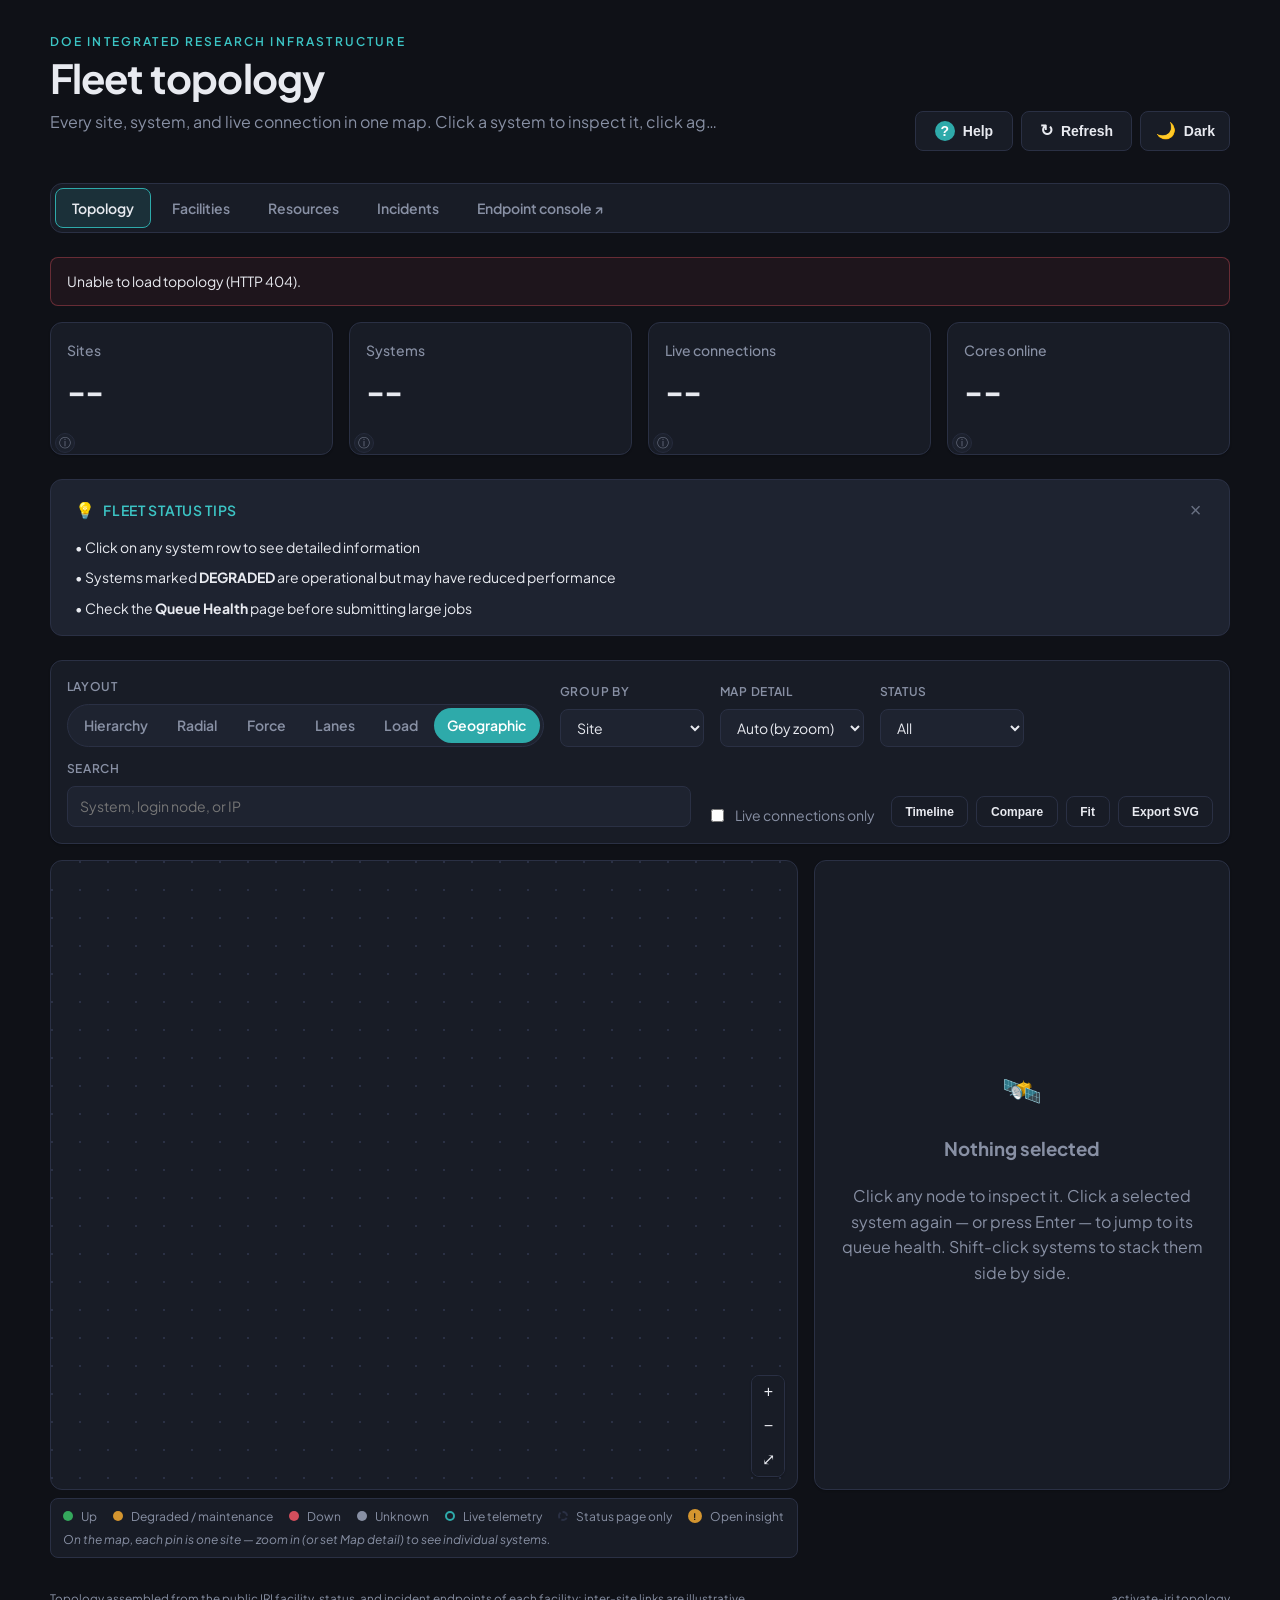
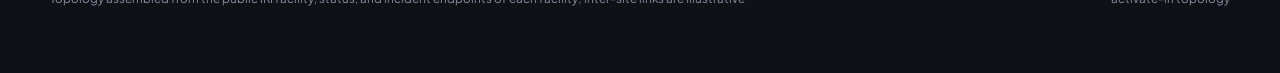
==== commit 33761cea: "Dashboard tabs, aggregator fixes, and degraded mode for the endpoint The topology dashboard gains Fa" ====
--- a/iri-topology/web/index.html
+++ b/iri-topology/web/index.html
@@ -49,7 +49,6 @@
         </p>
       </div>
       <div class="hero-actions">
-        <a class="ghost-btn" href="index.html">← Fleet dashboard</a>
         <button id="refresh-btn" class="ghost-btn" title="Refresh topology data">
           <span class="btn-icon" aria-hidden="true">↻</span>
           <span>Refresh</span>
@@ -61,14 +60,12 @@
       </div>
     </header>
 
-    <nav class="subnav" data-cluster-nav aria-label="Main navigation">
-      <a href="index.html">Fleet status</a>
-      <a href="topology.html" aria-current="page">Topology</a>
-      <a href="queues.html">Queue health</a>
-      <a href="quota.html">Quota usage</a>
-      <a href="storage.html">Storage</a>
-      <a href="insights.html">Insights</a>
-      <a href="api.html">API</a>
+    <nav class="subnav" aria-label="Main navigation">
+      <a href="index.html" aria-current="page">Topology</a>
+      <a href="facilities.html">Facilities</a>
+      <a href="resources.html">Resources</a>
+      <a href="incidents.html">Incidents</a>
+      <a href="https://activate-iri.activate.pw/console/">Endpoint console ↗</a>
     </nav>
 
     <p id="topo-status" class="status-banner" role="status" hidden></p>
